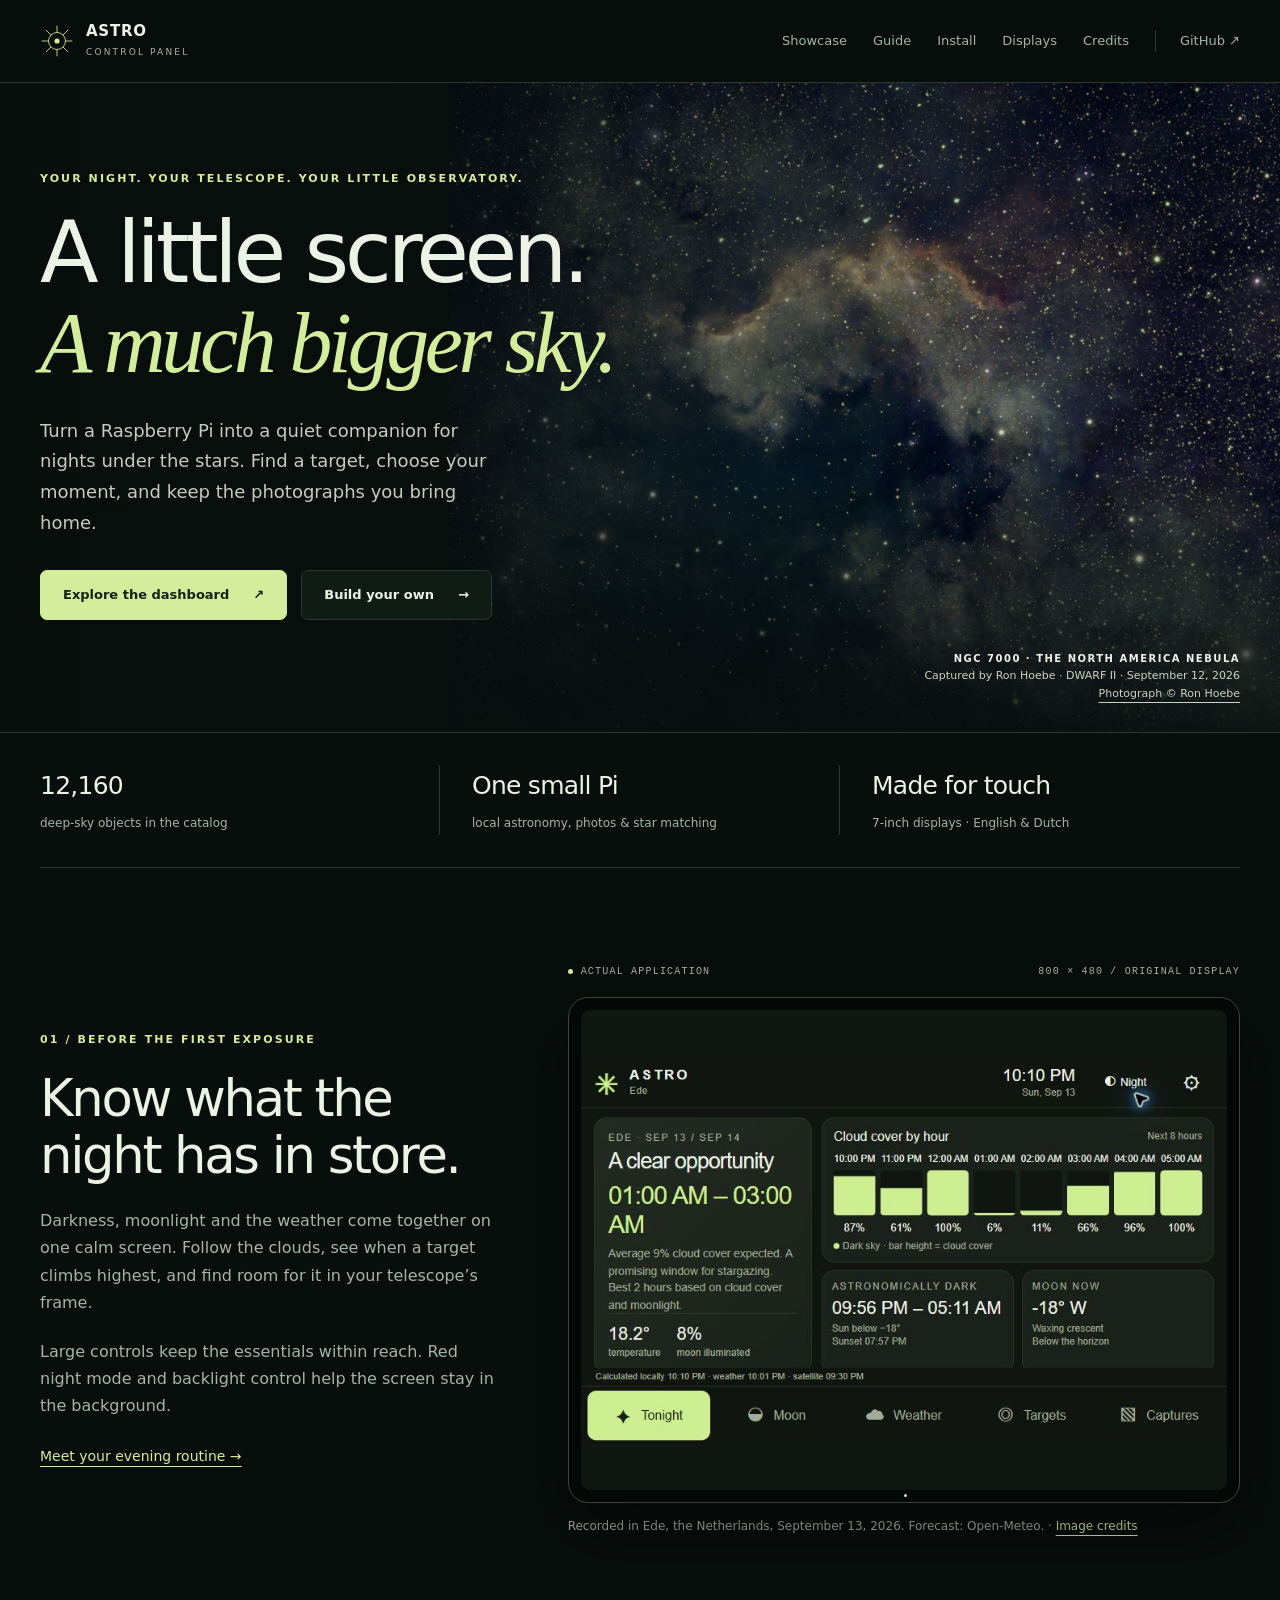
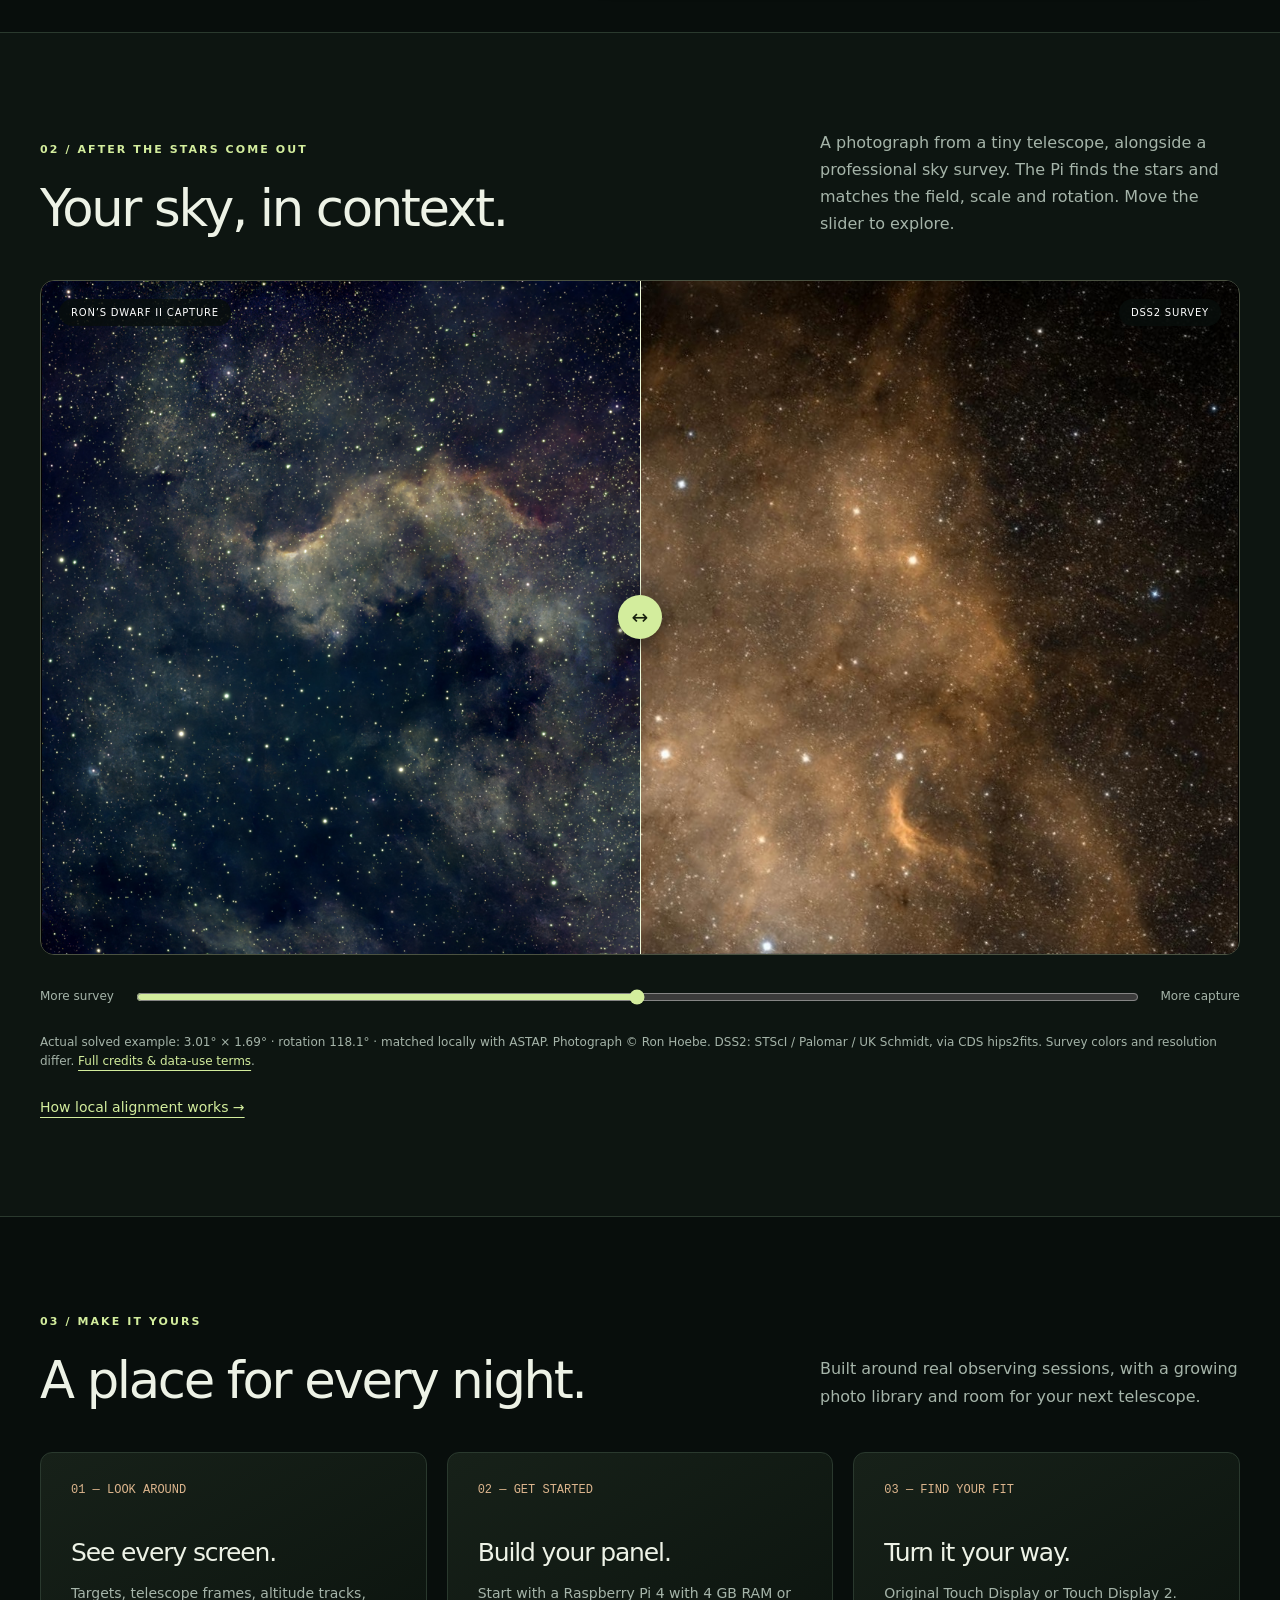
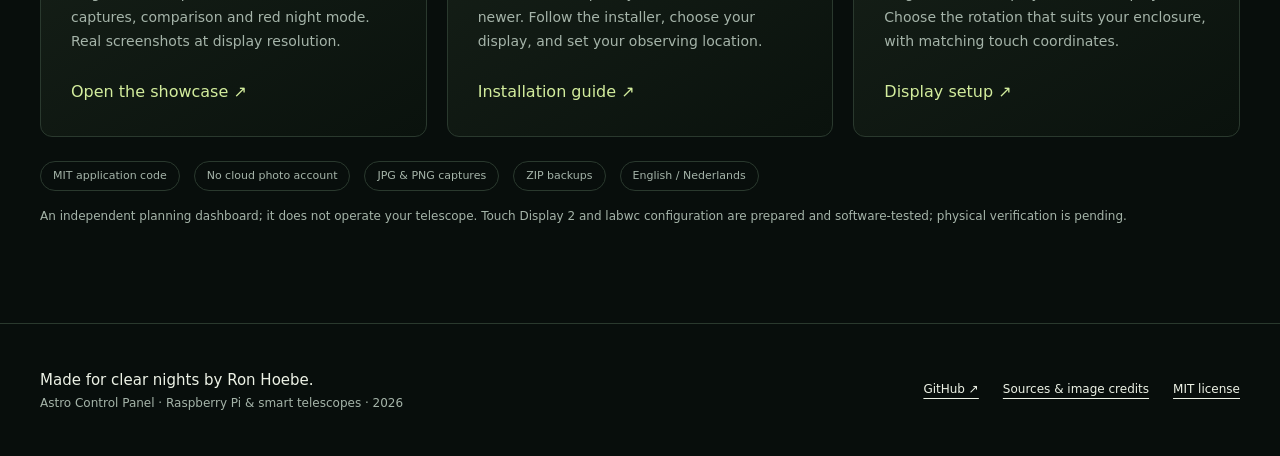
==== doc/index.html @ 7e41d2d1 "Publish touchscreen showcase and English documentation website" ====
<!doctype html>
<html lang="en-US"><head><meta charset="utf-8"><meta name="viewport" content="width=device-width,initial-scale=1"><title>A little screen. A much bigger sky. · Astro Control Panel</title><meta name="description" content="A Raspberry Pi touchscreen companion for smart telescope nights: targets, weather, field of view, local photo comparison and captures."><meta name="theme-color" content="#080e0c"><link rel="canonical" href="https://rahoebe.github.io/RaspAstroDisplay/"><link rel="icon" href="assets/favicon.svg" type="image/svg+xml"><link rel="stylesheet" href="assets/site.css?v=2"><script src="assets/site.js?v=2" defer></script><meta property="og:title" content="A little screen. A much bigger sky. · Astro Control Panel"><meta property="og:description" content="A Raspberry Pi touchscreen companion for smart telescope nights: targets, weather, field of view, local photo comparison and captures."><meta property="og:type" content="website"><meta property="og:image" content="https://rahoebe.github.io/RaspAstroDisplay/assets/north-america.png"><meta property="og:url" content="https://rahoebe.github.io/RaspAstroDisplay/"></head>
<body><a class="skip" href="#main">Skip to content</a><header class="site-head"><div class="wrap head-inner"><a class="brand" href="index.html" aria-label="Astro Control Panel home"><svg viewBox="0 0 40 40" fill="none" aria-hidden="true"><path d="M20 2v36M2 20h36M7 7l26 26M7 33L33 7" stroke="currentColor"/><circle cx="20" cy="20" r="10" fill="#080e0c" stroke="currentColor"/><circle cx="20" cy="20" r="3" fill="currentColor"/></svg><span>ASTRO<small>CONTROL PANEL</small></span></a><button class="menu-toggle" aria-controls="site-nav" aria-expanded="false">Menu</button><nav class="site-nav" id="site-nav" aria-label="Main navigation"><a href="showcase.html">Showcase</a><a href="guide.html">Guide</a><a href="install.html">Install</a><a href="displays.html">Displays</a><a href="sources.html">Credits</a><a class="nav-git" href="https://github.com/RAHoebe/RaspAstroDisplay">GitHub ↗</a></nav></div></header>
<main id="main"><section class="hero"><div class="wrap"><div class="hero-copy"><span class="eyebrow">Your night. Your telescope. Your little observatory.</span><h1>A little screen.<br><em>A much bigger sky.</em></h1><p>Turn a Raspberry Pi into a quiet companion for nights under the stars. Find a target, choose your moment, and keep the photographs you bring home.</p><div class="actions"><a class="button primary" href="showcase.html">Explore the dashboard <span>↗</span></a><a class="button" href="install.html">Build your own <span>→</span></a></div></div></div><div class="hero-credit"><strong>NGC 7000 · The North America Nebula</strong>Captured by Ron Hoebe · DWARF II · September 12, 2026<br><a href="sources.html#photography">Photograph © Ron Hoebe</a></div></section>
<div class="wrap stat-row"><div><strong>12,160</strong><span>deep-sky objects in the catalog</span></div><div><strong>One small Pi</strong><span>local astronomy, photos &amp; star matching</span></div><div><strong>Made for touch</strong><span>7-inch displays · English &amp; Dutch</span></div></div>
<section class="section"><div class="wrap split"><div><span class="eyebrow">01 / Before the first exposure</span><h2>Know what the<br>night has in store.</h2><p>Darkness, moonlight and the weather come together on one calm screen. Follow the clouds, see when a target climbs highest, and find room for it in your telescope’s frame.</p><p>Large controls keep the essentials within reach. Red night mode and backlight control help the screen stay in the background.</p><a class="text-link" href="guide.html#tonight">Meet your evening routine →</a></div><div><div class="label-row"><span class="live-dot">Actual application</span><span>800 × 480 / original display</span></div><figure><div class="device"><img src="screenshots/tonight.png" alt="Tonight dashboard with darkness, weather and Moon information" width="800" height="480" loading="lazy"></div><figcaption>Recorded in Ede, the Netherlands, September 13, 2026. Forecast: Open-Meteo. · <a href="sources.html#screenshots">Image credits</a></figcaption></figure></div></div></section>
<section class="section quiet-section" id="compare"><div class="wrap"><div class="section-head"><div><span class="eyebrow">02 / After the stars come out</span><h2>Your sky, in context.</h2></div><p>A photograph from a tiny telescope, alongside a professional sky survey. The Pi finds the stars and matches the field, scale and rotation. Move the slider to explore.</p></div><figure><div class="compare"><img src="assets/north-america.png" alt="Ron Hoebe’s DWARF II photograph of the North America Nebula" width="1600" height="900" loading="lazy"><img class="reference" src="assets/north-america-dss2.jpg" alt="DSS2 color survey reprojected to the same field and rotation" width="1600" height="900" loading="lazy"><span class="compare-label own">RON’S DWARF II CAPTURE</span><span class="compare-label survey">DSS2 SURVEY</span><span class="compare-line" aria-hidden="true"></span></div><label class="compare-control" for="compare-reveal"><span>More survey</span><input id="compare-reveal" aria-label="Reveal more of the personal capture" type="range" min="0" max="100" value="50"><span>More capture</span></label><figcaption>Actual solved example: 3.01° × 1.69° · rotation 118.1° · matched locally with ASTAP. Photograph © Ron Hoebe. DSS2: STScI / Palomar / UK Schmidt, via CDS hips2fits. Survey colors and resolution differ. <a href="sources.html#surveys">Full credits &amp; data-use terms</a>.</figcaption></figure><a class="text-link" href="guide.html#comparison">How local alignment works →</a></div></section>
<section class="section"><div class="wrap"><div class="section-head"><div><span class="eyebrow">03 / Make it yours</span><h2>A place for every night.</h2></div><p>Built around real observing sessions, with a growing photo library and room for your next telescope.</p></div><div class="grid-three"><a class="feature-card" href="showcase.html"><span class="number">01 — LOOK AROUND</span><h3>See every screen.</h3><p>Targets, telescope frames, altitude tracks, captures, comparison and red night mode. Real screenshots at display resolution.</p><span class="arrow">Open the showcase ↗</span></a><a class="feature-card" href="install.html"><span class="number">02 — GET STARTED</span><h3>Build your panel.</h3><p>Start with a Raspberry Pi 4 with 4 GB RAM or newer. Follow the installer, choose your display, and set your observing location.</p><span class="arrow">Installation guide ↗</span></a><a class="feature-card" href="displays.html"><span class="number">03 — FIND YOUR FIT</span><h3>Turn it your way.</h3><p>Original Touch Display or Touch Display 2. Choose the rotation that suits your enclosure, with matching touch coordinates.</p><span class="arrow">Display setup ↗</span></a></div><div class="mini-strip"><span>MIT application code</span><span>No cloud photo account</span><span>JPG &amp; PNG captures</span><span>ZIP backups</span><span>English / Nederlands</span></div><p class="status-note">An independent planning dashboard; it does not operate your telescope. Touch Display 2 and labwc configuration are prepared and software-tested; physical verification is pending.</p></div></section></main><footer class="site-footer"><div class="wrap footer-row"><div><strong>Made for clear nights by Ron Hoebe.</strong><p>Astro Control Panel · Raspberry Pi &amp; smart telescopes · 2026</p></div><div class="footer-links"><a href="https://github.com/RAHoebe/RaspAstroDisplay">GitHub ↗</a><a href="sources.html">Sources &amp; image credits</a><a href="sources.html#license">MIT license</a></div></div></footer></body></html>
---- doc/assets/site.css ----
@layer reset,base,layout,components;
@layer reset{*{box-sizing:border-box}body,h1,h2,h3,p,figure{margin:0}img{max-width:100%;display:block}button,input{font:inherit}button,a,input{-webkit-tap-highlight-color:transparent}[hidden]{display:none!important}}
@layer base{
:root{color-scheme:dark;--bg:#080e0c;--panel:#111b16;--ink:#edf2e6;--muted:#a5b4a9;--accent:#d3ed9d;--line:#2a392e;--warm:#dcb58d;--max:1200px}
html{scroll-behavior:smooth;scroll-padding-top:100px}body{background:var(--bg);color:var(--ink);font:16px/1.7 'Segoe UI',system-ui,sans-serif}a{color:inherit;text-underline-offset:5px;text-decoration-thickness:1px}a:hover{color:var(--accent)}button{cursor:pointer}button:disabled{cursor:default}::selection{background:var(--accent);color:var(--bg)}:focus-visible{outline:2px solid var(--accent);outline-offset:5px}h1,h2,h3{font-weight:450;line-height:1.13;letter-spacing:-.045em}h1{font-size:clamp(44px,6.7vw,88px)}h2{font-size:clamp(32px,4vw,52px)}h3{font-size:25px}p{color:var(--muted)}p+p{margin-top:18px}strong{color:var(--ink);font-weight:600}small,.fine{font-size:13px;line-height:1.6;color:var(--muted)}code{font:13px/1.75 ui-monospace,Consolas,monospace;color:var(--accent);overflow-wrap:anywhere}p code,li code{background:#17231b;padding:2px 5px;border-radius:4px}pre{white-space:pre-wrap;overflow-wrap:anywhere;tab-size:2}ul,ol{padding-left:22px;color:var(--muted)}li+li{margin-top:8px}hr{border:0;border-top:1px solid var(--line);margin:36px 0}}
@layer layout{
.wrap{width:min(var(--max),calc(100% - 64px));margin:auto}.site-head{position:sticky;top:0;z-index:20;background:#080e0cf2;border-bottom:1px solid var(--line);backdrop-filter:blur(15px)}.head-inner{min-height:82px;display:flex;align-items:center;justify-content:space-between;gap:24px}.brand{display:flex;gap:12px;align-items:center;text-decoration:none;font-size:15px;font-weight:600;letter-spacing:.05em;line-height:1.25}.brand svg{width:34px;height:34px;color:var(--accent);flex-shrink:0}.brand small{display:block;font-size:9px;letter-spacing:.24em;margin-top:4px;font-weight:400}.site-nav{display:flex;align-items:center;gap:26px;font-size:13px}.site-nav a{text-decoration:none;white-space:nowrap;color:var(--muted)}.site-nav a[aria-current=page]{color:var(--accent)}.site-nav .nav-git{border-left:1px solid var(--line);padding-left:24px}.menu-toggle{display:none}.section{padding:96px 0}.section-head{display:flex;justify-content:space-between;align-items:end;gap:32px;margin-bottom:42px}.section-head p{max-width:420px}.eyebrow{color:var(--accent);font-size:11px;letter-spacing:.19em;text-transform:uppercase;font-weight:600;display:block;margin-bottom:20px}.page-intro{padding:78px 0 56px;border-bottom:1px solid var(--line)}.page-intro h1{max-width:900px}.page-intro p{max-width:700px;margin-top:25px;font-size:18px}.split{display:grid;grid-template-columns:1fr 1.45fr;gap:64px;align-items:center}.split p{margin-top:22px}.doc-layout{display:grid;grid-template-columns:220px minmax(0,1fr);gap:72px;align-items:start;padding:60px 0 90px}.doc-toc{position:sticky;top:120px;font-size:13px;display:grid;gap:7px}.doc-toc strong{font-size:10px;letter-spacing:.18em;text-transform:uppercase;margin-bottom:10px}.doc-toc a{color:var(--muted);text-decoration:none;padding:5px 0}.doc-toc a:hover{color:var(--accent)}.prose{max-width:790px;min-width:0}.prose section+section{margin-top:70px;padding-top:60px;border-top:1px solid var(--line)}.prose h2{font-size:34px;margin-bottom:24px}.prose h3{font-size:22px;margin:32px 0 16px}.prose figure{margin:32px 0}.prose p+ul,.prose p+ol{margin-top:16px}.site-footer{border-top:1px solid var(--line);padding:42px 0}.footer-row{display:flex;justify-content:space-between;align-items:center;gap:30px}.footer-row strong{font-weight:500;font-size:15px}.footer-row p{font-size:12px}.footer-links{display:flex;gap:24px;font-size:12px}.skip{position:absolute;top:-70px;left:16px;padding:12px;background:var(--accent);color:var(--bg);z-index:99}.skip:focus{top:10px}
@media(max-width:1000px){.site-nav{gap:15px}.head-inner{gap:15px}.wrap{width:calc(100% - 40px)}.split{gap:32px}.doc-layout{gap:35px;grid-template-columns:170px minmax(0,1fr)}}
@media(max-width:760px){.head-inner{min-height:72px;flex-wrap:wrap;padding:14px 0}.menu-toggle{display:block;border:1px solid var(--line);border-radius:7px;padding:8px 13px;background:transparent;color:var(--ink)}.js .site-nav{display:none}.js .site-nav.open{display:flex}.site-nav{width:100%;flex-wrap:wrap;gap:16px;padding:10px 0}.site-nav .nav-git{padding-left:0;border:0}.section{padding:64px 0}.section-head{display:block}.section-head p{margin-top:20px}.split{grid-template-columns:1fr;gap:32px}.page-intro{padding:50px 0 36px}.page-intro p{font-size:16px}.doc-layout{grid-template-columns:1fr;gap:30px;padding-top:30px}.doc-toc{position:static;display:flex;flex-wrap:wrap;gap:8px 18px}.doc-toc strong{width:100%;margin:0}.doc-toc a{font-size:12px}.footer-row{display:block}.footer-links{margin-top:20px;flex-wrap:wrap}.prose h2{font-size:29px}.prose section+section{margin-top:45px;padding-top:40px}}
}
@layer components{
.button{display:inline-flex;align-items:center;justify-content:center;gap:24px;min-height:50px;padding:12px 22px;border:1px solid var(--line);border-radius:7px;text-decoration:none;font-size:13px;font-weight:600;background:var(--panel);color:var(--ink)}.button.primary{background:var(--accent);border-color:var(--accent);color:#182115}.button:hover{filter:brightness(1.1)}.actions{display:flex;gap:14px;flex-wrap:wrap;margin-top:32px}.text-link{font-size:14px;display:inline-block;margin-top:25px;color:var(--accent)}.hero{position:relative;min-height:650px;isolation:isolate;display:flex;align-items:center;border-bottom:1px solid var(--line);background:#090f0c}.hero:before{content:'';position:absolute;inset:0;z-index:-2;background:url(north-america.png) 66% 46%/cover no-repeat}.hero:after{content:'';position:absolute;inset:0;z-index:-1;background:linear-gradient(90deg,#080e0cf7 0%,#080e0cd9 30%,#080e0c36 72%),linear-gradient(0deg,#080e0cec,transparent 40%)}.hero-copy{padding:70px 0 95px;max-width:690px}.hero h1{line-height:1.04;letter-spacing:-.052em}.hero h1 em{font-family:Georgia,serif;font-weight:400;color:var(--accent);letter-spacing:-.05em}.hero p{font-size:18px;max-width:460px;margin-top:28px;color:#c2cdbf}.hero-credit{position:absolute;right:max(32px,calc((100vw - 1200px)/2));bottom:28px;font-size:11px;line-height:1.7;color:#cad4c4;text-align:right}.hero-credit strong{display:block;font-size:10px;letter-spacing:.15em;text-transform:uppercase}.stat-row{display:grid;grid-template-columns:repeat(3,1fr);padding:32px 0;border-bottom:1px solid var(--line)}.stat-row>div{padding:0 32px;border-right:1px solid var(--line)}.stat-row>div:first-child{padding-left:0}.stat-row>div:last-child{border:0}.stat-row strong{font-size:25px;font-weight:450;display:block;letter-spacing:-.03em}.stat-row span{font-size:12px;color:var(--muted)}.device{background:#030705;border:1px solid #3a4538;border-radius:20px;padding:12px;box-shadow:0 28px 65px #0007;position:relative}.device img{width:100%;aspect-ratio:5/3;border-radius:9px;object-fit:contain;background:#101710}.device:after{content:'';position:absolute;bottom:5px;left:50%;width:3px;height:3px;border-radius:100%;background:var(--accent)}figcaption{font-size:12px;color:var(--muted);line-height:1.6;margin-top:14px}figcaption a{color:var(--accent)}.label-row{display:flex;justify-content:space-between;gap:16px;margin-bottom:18px;font:10px/1.5 ui-monospace,Consolas,monospace;letter-spacing:.12em;text-transform:uppercase;color:var(--muted)}.label-row .live-dot:before{content:'';display:inline-block;width:5px;height:5px;border-radius:50%;background:var(--accent);margin-right:8px}.quiet-section{background:#0d1511;border-top:1px solid var(--line);border-bottom:1px solid var(--line)}.compare{position:relative;aspect-ratio:16/9;border-radius:14px;overflow:hidden;border:1px solid #4b5241;--reveal:50%;background:#000}.compare img{position:absolute;inset:0;width:100%;height:100%;object-fit:contain}.compare .reference{clip-path:inset(0 0 0 var(--reveal))}.compare-line{position:absolute;top:0;bottom:0;left:var(--reveal);width:1px;background:#eff9da;pointer-events:none}.compare-line:after{content:'↔';display:grid;place-items:center;position:absolute;top:50%;transform:translate(-50%,-50%);width:44px;height:44px;border-radius:50%;color:#17200e;background:var(--accent);box-shadow:0 2px 20px #0008;font-size:20px}.compare-label{position:absolute;top:18px;padding:5px 12px;border-radius:30px;background:#080e0ccd;font-size:10px;letter-spacing:.08em;color:white}.compare-label.own{left:18px}.compare-label.survey{right:18px}.compare-control{display:flex;align-items:center;gap:20px;margin-top:20px;font-size:12px;color:var(--muted)}.compare-control input{accent-color:var(--accent);flex:1;min-width:60px;height:40px}.grid-three{display:grid;grid-template-columns:repeat(3,1fr);gap:20px}.feature-card{border:1px solid var(--line);padding:30px;border-radius:12px;background:linear-gradient(150deg,#172119,#0a120d);text-decoration:none}.feature-card .number{font:12px ui-monospace,Consolas,monospace;color:var(--warm);display:block;margin-bottom:42px}.feature-card p{font-size:14px;margin-top:15px}.feature-card .arrow{color:var(--accent);display:block;margin-top:25px}.feature-card:hover{border-color:#526346;transform:translateY(-2px)}.mini-strip{display:flex;gap:14px;flex-wrap:wrap;margin-top:24px}.mini-strip span{font-size:11px;border:1px solid var(--line);border-radius:30px;padding:5px 12px;color:var(--muted)}.gallery-filters{display:flex;flex-wrap:wrap;gap:10px;margin-bottom:32px}.gallery-filters button{border:1px solid var(--line);border-radius:30px;padding:10px 20px;background:transparent;color:var(--muted);font-size:13px}.gallery-filters button[aria-pressed=true]{background:var(--accent);color:var(--bg);border-color:var(--accent)}.gallery{display:grid;grid-template-columns:1fr 1fr;gap:42px 28px}.screen-card .image-button{border:1px solid var(--line);border-radius:12px;background:#111a13;padding:7px;display:block;width:100%;position:relative;overflow:hidden}.screen-card .image-button img{width:100%;aspect-ratio:5/3;border-radius:7px}.image-button:after{content:'↗';position:absolute;right:15px;bottom:15px;background:#071109d9;border:1px solid #647350;border-radius:50%;width:30px;height:30px;line-height:28px;color:var(--accent)}.screen-card h2{font-size:23px;letter-spacing:-.03em;margin-top:20px}.screen-card p{font-size:14px;margin-top:10px}.screen-card .credit{font-size:11px;margin-top:9px;color:var(--muted)}.shot-dialog{max-width:calc(100vw - 28px);width:870px;padding:22px;background:var(--bg);color:var(--ink);border:1px solid var(--line);border-radius:14px}.shot-dialog::backdrop{background:#000d;backdrop-filter:blur(8px)}.dialog-bar{display:flex;justify-content:space-between;gap:20px;align-items:center;margin-bottom:20px}.dialog-bar h2{font-size:24px}.close-button{width:44px;height:44px;flex-shrink:0;border:1px solid var(--line);border-radius:50%;background:transparent;color:var(--ink);font-size:24px}.shot-dialog img{width:800px;max-width:100%;border-radius:8px}.shot-dialog p{font-size:13px;margin-top:16px}.callout{border:1px solid var(--line);border-left:3px solid var(--accent);border-radius:0 9px 9px 0;background:var(--panel);padding:22px 25px;margin:28px 0;font-size:14px}.callout p{color:#c4d1c1}.callout.warm{border-left-color:var(--warm)}.code-block{position:relative;border:1px solid var(--line);border-radius:10px;background:#040a07;margin:22px 0;overflow:hidden}.code-label{display:block;font-size:10px;text-transform:uppercase;letter-spacing:.15em;color:var(--muted);padding:13px 20px;border-bottom:1px solid var(--line)}.code-block pre{padding:20px;margin:0}.copy-code{position:absolute;right:10px;top:7px;background:#17231b;border:1px solid var(--line);border-radius:5px;color:var(--muted);font-size:11px;padding:5px 12px}.table-wrap{overflow-x:auto;margin:24px 0}table{width:100%;border-collapse:collapse;font-size:13px;text-align:left}th{color:var(--accent);font-size:11px;letter-spacing:.04em;font-weight:500;background:#101a13}th,td{padding:15px 14px;border-bottom:1px solid var(--line);vertical-align:top}td{color:var(--muted)}td strong{font-weight:500}.step-label{font:11px ui-monospace,Consolas,monospace;display:block;color:var(--warm);letter-spacing:.1em;margin-bottom:15px}.display-pair{display:grid;grid-template-columns:1fr 1fr;gap:20px;margin:30px 0}.display-card{border:1px solid var(--line);border-radius:12px;padding:22px;text-align:center}.panel-shape{height:100px;width:166px;max-width:100%;margin:12px auto 28px;border:4px solid #46533f;border-radius:9px;display:grid;place-items:center;background:radial-gradient(ellipse at 20% 30%,#4e5430,#152519 55%,#060d08);font:12px ui-monospace,monospace;color:var(--accent)}.display-card p{font-size:12px}.source-entry{padding:26px 0;border-top:1px solid var(--line)}.source-entry h3{margin:0 0 12px}.source-entry p{font-size:14px}.source-links{display:flex;flex-wrap:wrap;gap:8px 20px;margin-top:15px;font-size:12px;color:var(--accent)}.legal-text{font:12px/1.7 ui-monospace,Consolas,monospace;color:var(--muted);white-space:pre-wrap;margin-top:24px}.status-note{font-size:12px;color:var(--muted);margin-top:15px}.end-banner{border:1px solid var(--line);border-radius:15px;padding:45px;display:flex;justify-content:space-between;align-items:center;gap:35px;background:radial-gradient(ellipse at right,#28361b,#111910 70%)}.end-banner h2{font-size:35px}.end-banner p{font-size:14px;margin-top:12px}
@media(max-width:760px){.hero{min-height:680px}.hero-copy{padding:65px 0 110px}.hero:after{background:linear-gradient(90deg,#080e0ce6,#080e0c55),linear-gradient(0deg,#080e0c,transparent 65%)}.hero p{font-size:16px}.hero-credit{right:20px;left:20px;text-align:left;font-size:10px}.stat-row>div{padding:0 12px}.stat-row strong{font-size:19px}.stat-row span{font-size:10px;display:block;line-height:1.6;margin-top:4px}.grid-three,.gallery{grid-template-columns:1fr}.feature-card .number{margin-bottom:22px}.compare-control{gap:10px;font-size:10px}.compare-label{top:10px;font-size:8px;padding:4px 8px}.compare-label.own{left:8px}.compare-label.survey{right:8px}.compare-line:after{width:32px;height:32px;font-size:16px}.end-banner{display:block;padding:30px}.end-banner .button{margin-top:25px}.display-pair{gap:10px}.display-card{padding:15px 10px}.display-card h3{font-size:19px}.device{padding:8px;border-radius:14px}}
@media(prefers-reduced-motion:reduce){html{scroll-behavior:auto}*{transition:none!important}}
}

@layer components{.hero:before{left:35%;background-position:left center;background-size:auto 115%}@media(max-width:760px){.hero:before{left:0;background-position:28% center}}.gallery{margin-top:24px}}
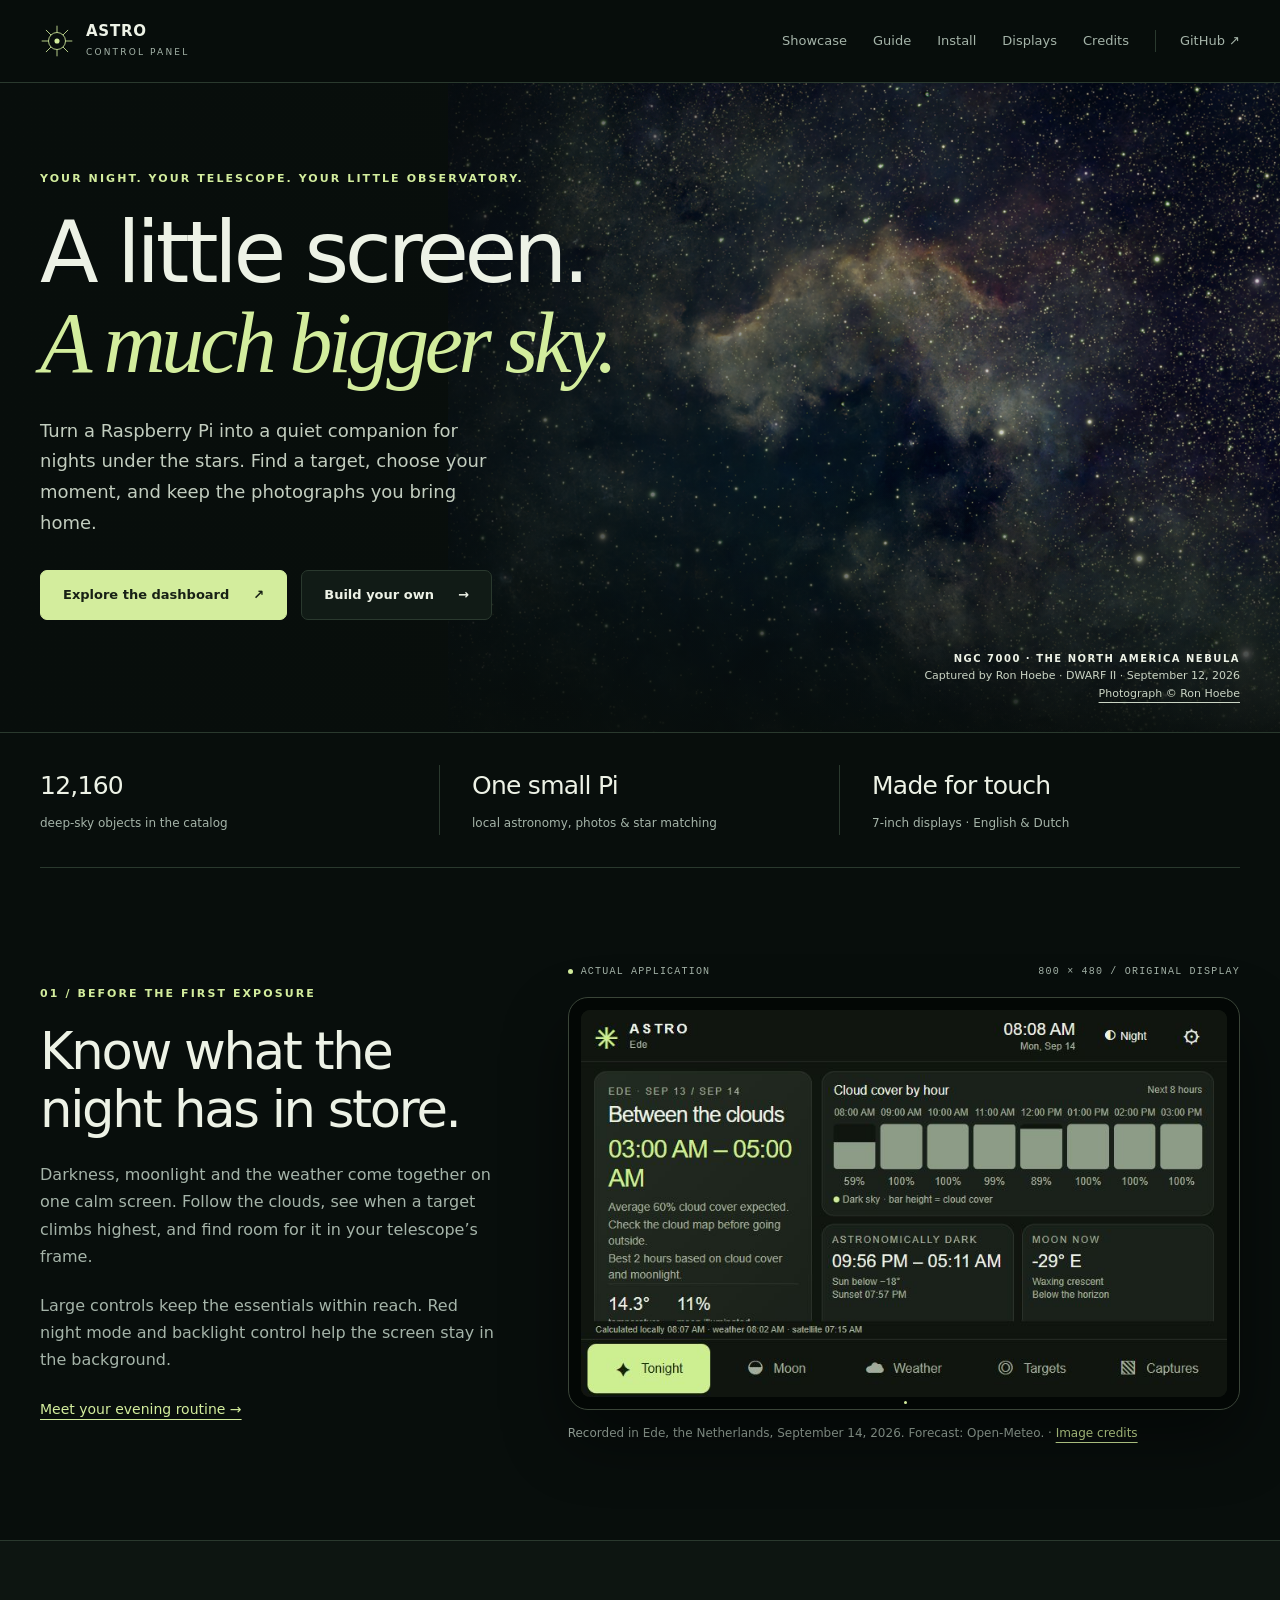
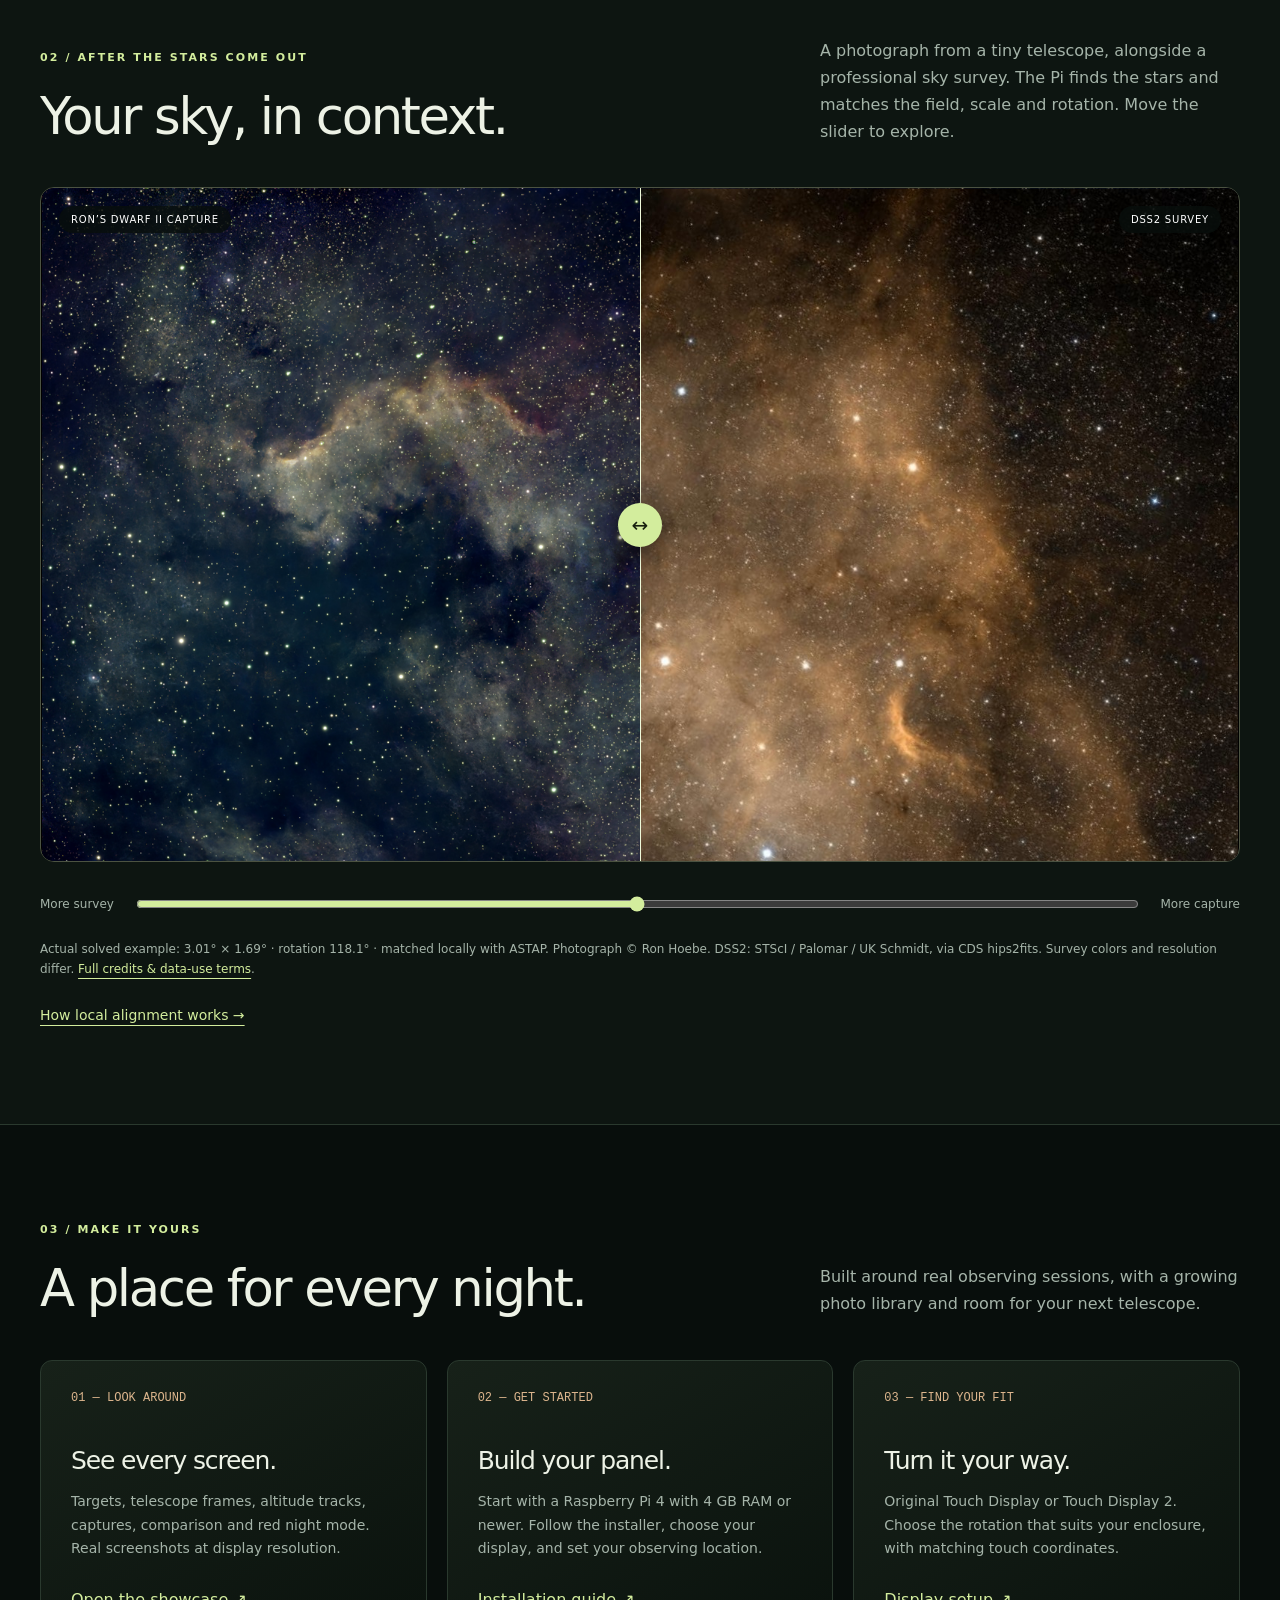
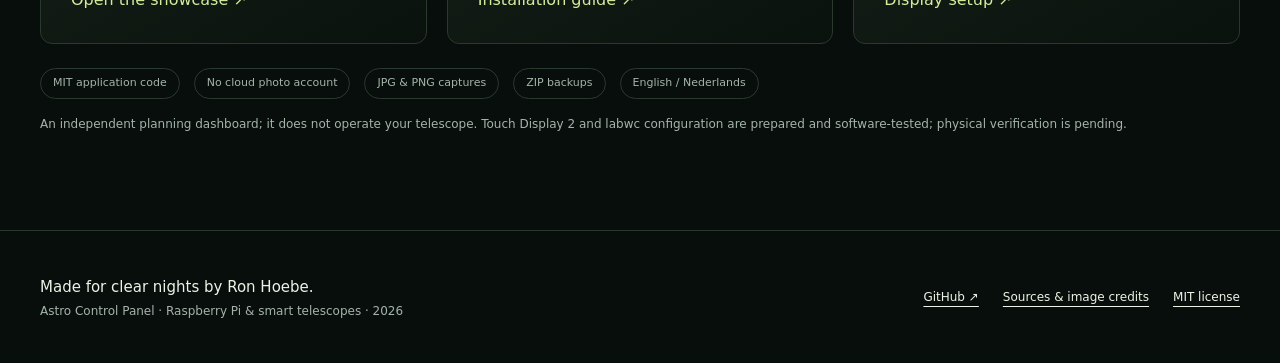
==== commit 7247d175: "Fix responsive screenshot proportions and refresh the complete showcase" ====
--- a/doc/index.html
+++ b/doc/index.html
@@ -1,8 +1,8 @@
 <!doctype html>
-<html lang="en-US"><head><meta charset="utf-8"><meta name="viewport" content="width=device-width,initial-scale=1"><title>A little screen. A much bigger sky. · Astro Control Panel</title><meta name="description" content="A Raspberry Pi touchscreen companion for smart telescope nights: targets, weather, field of view, local photo comparison and captures."><meta name="theme-color" content="#080e0c"><link rel="canonical" href="https://rahoebe.github.io/RaspAstroDisplay/"><link rel="icon" href="assets/favicon.svg" type="image/svg+xml"><link rel="stylesheet" href="assets/site.css?v=2"><script src="assets/site.js?v=2" defer></script><meta property="og:title" content="A little screen. A much bigger sky. · Astro Control Panel"><meta property="og:description" content="A Raspberry Pi touchscreen companion for smart telescope nights: targets, weather, field of view, local photo comparison and captures."><meta property="og:type" content="website"><meta property="og:image" content="https://rahoebe.github.io/RaspAstroDisplay/assets/north-america.png"><meta property="og:url" content="https://rahoebe.github.io/RaspAstroDisplay/"></head>
+<html lang="en-US"><head><meta charset="utf-8"><meta name="viewport" content="width=device-width,initial-scale=1"><title>A little screen. A much bigger sky. · Astro Control Panel</title><meta name="description" content="A Raspberry Pi touchscreen companion for smart telescope nights: targets, weather, field of view, local photo comparison and captures."><meta name="theme-color" content="#080e0c"><link rel="canonical" href="https://rahoebe.github.io/RaspAstroDisplay/"><link rel="icon" href="assets/favicon.svg" type="image/svg+xml"><link rel="stylesheet" href="assets/site.css?v=3"><script src="assets/site.js?v=2" defer></script><meta property="og:title" content="A little screen. A much bigger sky. · Astro Control Panel"><meta property="og:description" content="A Raspberry Pi touchscreen companion for smart telescope nights: targets, weather, field of view, local photo comparison and captures."><meta property="og:type" content="website"><meta property="og:image" content="https://rahoebe.github.io/RaspAstroDisplay/assets/north-america.png"><meta property="og:url" content="https://rahoebe.github.io/RaspAstroDisplay/"></head>
 <body><a class="skip" href="#main">Skip to content</a><header class="site-head"><div class="wrap head-inner"><a class="brand" href="index.html" aria-label="Astro Control Panel home"><svg viewBox="0 0 40 40" fill="none" aria-hidden="true"><path d="M20 2v36M2 20h36M7 7l26 26M7 33L33 7" stroke="currentColor"/><circle cx="20" cy="20" r="10" fill="#080e0c" stroke="currentColor"/><circle cx="20" cy="20" r="3" fill="currentColor"/></svg><span>ASTRO<small>CONTROL PANEL</small></span></a><button class="menu-toggle" aria-controls="site-nav" aria-expanded="false">Menu</button><nav class="site-nav" id="site-nav" aria-label="Main navigation"><a href="showcase.html">Showcase</a><a href="guide.html">Guide</a><a href="install.html">Install</a><a href="displays.html">Displays</a><a href="sources.html">Credits</a><a class="nav-git" href="https://github.com/RAHoebe/RaspAstroDisplay">GitHub ↗</a></nav></div></header>
 <main id="main"><section class="hero"><div class="wrap"><div class="hero-copy"><span class="eyebrow">Your night. Your telescope. Your little observatory.</span><h1>A little screen.<br><em>A much bigger sky.</em></h1><p>Turn a Raspberry Pi into a quiet companion for nights under the stars. Find a target, choose your moment, and keep the photographs you bring home.</p><div class="actions"><a class="button primary" href="showcase.html">Explore the dashboard <span>↗</span></a><a class="button" href="install.html">Build your own <span>→</span></a></div></div></div><div class="hero-credit"><strong>NGC 7000 · The North America Nebula</strong>Captured by Ron Hoebe · DWARF II · September 12, 2026<br><a href="sources.html#photography">Photograph © Ron Hoebe</a></div></section>
 <div class="wrap stat-row"><div><strong>12,160</strong><span>deep-sky objects in the catalog</span></div><div><strong>One small Pi</strong><span>local astronomy, photos &amp; star matching</span></div><div><strong>Made for touch</strong><span>7-inch displays · English &amp; Dutch</span></div></div>
-<section class="section"><div class="wrap split"><div><span class="eyebrow">01 / Before the first exposure</span><h2>Know what the<br>night has in store.</h2><p>Darkness, moonlight and the weather come together on one calm screen. Follow the clouds, see when a target climbs highest, and find room for it in your telescope’s frame.</p><p>Large controls keep the essentials within reach. Red night mode and backlight control help the screen stay in the background.</p><a class="text-link" href="guide.html#tonight">Meet your evening routine →</a></div><div><div class="label-row"><span class="live-dot">Actual application</span><span>800 × 480 / original display</span></div><figure><div class="device"><img src="screenshots/tonight.png" alt="Tonight dashboard with darkness, weather and Moon information" width="800" height="480" loading="lazy"></div><figcaption>Recorded in Ede, the Netherlands, September 13, 2026. Forecast: Open-Meteo. · <a href="sources.html#screenshots">Image credits</a></figcaption></figure></div></div></section>
+<section class="section"><div class="wrap split"><div><span class="eyebrow">01 / Before the first exposure</span><h2>Know what the<br>night has in store.</h2><p>Darkness, moonlight and the weather come together on one calm screen. Follow the clouds, see when a target climbs highest, and find room for it in your telescope’s frame.</p><p>Large controls keep the essentials within reach. Red night mode and backlight control help the screen stay in the background.</p><a class="text-link" href="guide.html#tonight">Meet your evening routine →</a></div><div><div class="label-row"><span class="live-dot">Actual application</span><span>800 × 480 / original display</span></div><figure><div class="device"><img src="screenshots/tonight.png?v=20260914" alt="Tonight dashboard with darkness, weather and Moon information" width="800" height="480" loading="lazy"></div><figcaption>Recorded in Ede, the Netherlands, September 14, 2026. Forecast: Open-Meteo. · <a href="sources.html#screenshots">Image credits</a></figcaption></figure></div></div></section>
 <section class="section quiet-section" id="compare"><div class="wrap"><div class="section-head"><div><span class="eyebrow">02 / After the stars come out</span><h2>Your sky, in context.</h2></div><p>A photograph from a tiny telescope, alongside a professional sky survey. The Pi finds the stars and matches the field, scale and rotation. Move the slider to explore.</p></div><figure><div class="compare"><img src="assets/north-america.png" alt="Ron Hoebe’s DWARF II photograph of the North America Nebula" width="1600" height="900" loading="lazy"><img class="reference" src="assets/north-america-dss2.jpg" alt="DSS2 color survey reprojected to the same field and rotation" width="1600" height="900" loading="lazy"><span class="compare-label own">RON’S DWARF II CAPTURE</span><span class="compare-label survey">DSS2 SURVEY</span><span class="compare-line" aria-hidden="true"></span></div><label class="compare-control" for="compare-reveal"><span>More survey</span><input id="compare-reveal" aria-label="Reveal more of the personal capture" type="range" min="0" max="100" value="50"><span>More capture</span></label><figcaption>Actual solved example: 3.01° × 1.69° · rotation 118.1° · matched locally with ASTAP. Photograph © Ron Hoebe. DSS2: STScI / Palomar / UK Schmidt, via CDS hips2fits. Survey colors and resolution differ. <a href="sources.html#surveys">Full credits &amp; data-use terms</a>.</figcaption></figure><a class="text-link" href="guide.html#comparison">How local alignment works →</a></div></section>
 <section class="section"><div class="wrap"><div class="section-head"><div><span class="eyebrow">03 / Make it yours</span><h2>A place for every night.</h2></div><p>Built around real observing sessions, with a growing photo library and room for your next telescope.</p></div><div class="grid-three"><a class="feature-card" href="showcase.html"><span class="number">01 — LOOK AROUND</span><h3>See every screen.</h3><p>Targets, telescope frames, altitude tracks, captures, comparison and red night mode. Real screenshots at display resolution.</p><span class="arrow">Open the showcase ↗</span></a><a class="feature-card" href="install.html"><span class="number">02 — GET STARTED</span><h3>Build your panel.</h3><p>Start with a Raspberry Pi 4 with 4 GB RAM or newer. Follow the installer, choose your display, and set your observing location.</p><span class="arrow">Installation guide ↗</span></a><a class="feature-card" href="displays.html"><span class="number">03 — FIND YOUR FIT</span><h3>Turn it your way.</h3><p>Original Touch Display or Touch Display 2. Choose the rotation that suits your enclosure, with matching touch coordinates.</p><span class="arrow">Display setup ↗</span></a></div><div class="mini-strip"><span>MIT application code</span><span>No cloud photo account</span><span>JPG &amp; PNG captures</span><span>ZIP backups</span><span>English / Nederlands</span></div><p class="status-note">An independent planning dashboard; it does not operate your telescope. Touch Display 2 and labwc configuration are prepared and software-tested; physical verification is pending.</p></div></section></main><footer class="site-footer"><div class="wrap footer-row"><div><strong>Made for clear nights by Ron Hoebe.</strong><p>Astro Control Panel · Raspberry Pi &amp; smart telescopes · 2026</p></div><div class="footer-links"><a href="https://github.com/RAHoebe/RaspAstroDisplay">GitHub ↗</a><a href="sources.html">Sources &amp; image credits</a><a href="sources.html#license">MIT license</a></div></div></footer></body></html>
--- a/doc/assets/site.css
+++ b/doc/assets/site.css
@@ -1,5 +1,5 @@
 @layer reset,base,layout,components;
-@layer reset{*{box-sizing:border-box}body,h1,h2,h3,p,figure{margin:0}img{max-width:100%;display:block}button,input{font:inherit}button,a,input{-webkit-tap-highlight-color:transparent}[hidden]{display:none!important}}
+@layer reset{*{box-sizing:border-box}body,h1,h2,h3,p,figure{margin:0}img{max-width:100%;height:auto;display:block}button,input{font:inherit}button,a,input{-webkit-tap-highlight-color:transparent}[hidden]{display:none!important}}
 @layer base{
 :root{color-scheme:dark;--bg:#080e0c;--panel:#111b16;--ink:#edf2e6;--muted:#a5b4a9;--accent:#d3ed9d;--line:#2a392e;--warm:#dcb58d;--max:1200px}
 html{scroll-behavior:smooth;scroll-padding-top:100px}body{background:var(--bg);color:var(--ink);font:16px/1.7 'Segoe UI',system-ui,sans-serif}a{color:inherit;text-underline-offset:5px;text-decoration-thickness:1px}a:hover{color:var(--accent)}button{cursor:pointer}button:disabled{cursor:default}::selection{background:var(--accent);color:var(--bg)}:focus-visible{outline:2px solid var(--accent);outline-offset:5px}h1,h2,h3{font-weight:450;line-height:1.13;letter-spacing:-.045em}h1{font-size:clamp(44px,6.7vw,88px)}h2{font-size:clamp(32px,4vw,52px)}h3{font-size:25px}p{color:var(--muted)}p+p{margin-top:18px}strong{color:var(--ink);font-weight:600}small,.fine{font-size:13px;line-height:1.6;color:var(--muted)}code{font:13px/1.75 ui-monospace,Consolas,monospace;color:var(--accent);overflow-wrap:anywhere}p code,li code{background:#17231b;padding:2px 5px;border-radius:4px}pre{white-space:pre-wrap;overflow-wrap:anywhere;tab-size:2}ul,ol{padding-left:22px;color:var(--muted)}li+li{margin-top:8px}hr{border:0;border-top:1px solid var(--line);margin:36px 0}}
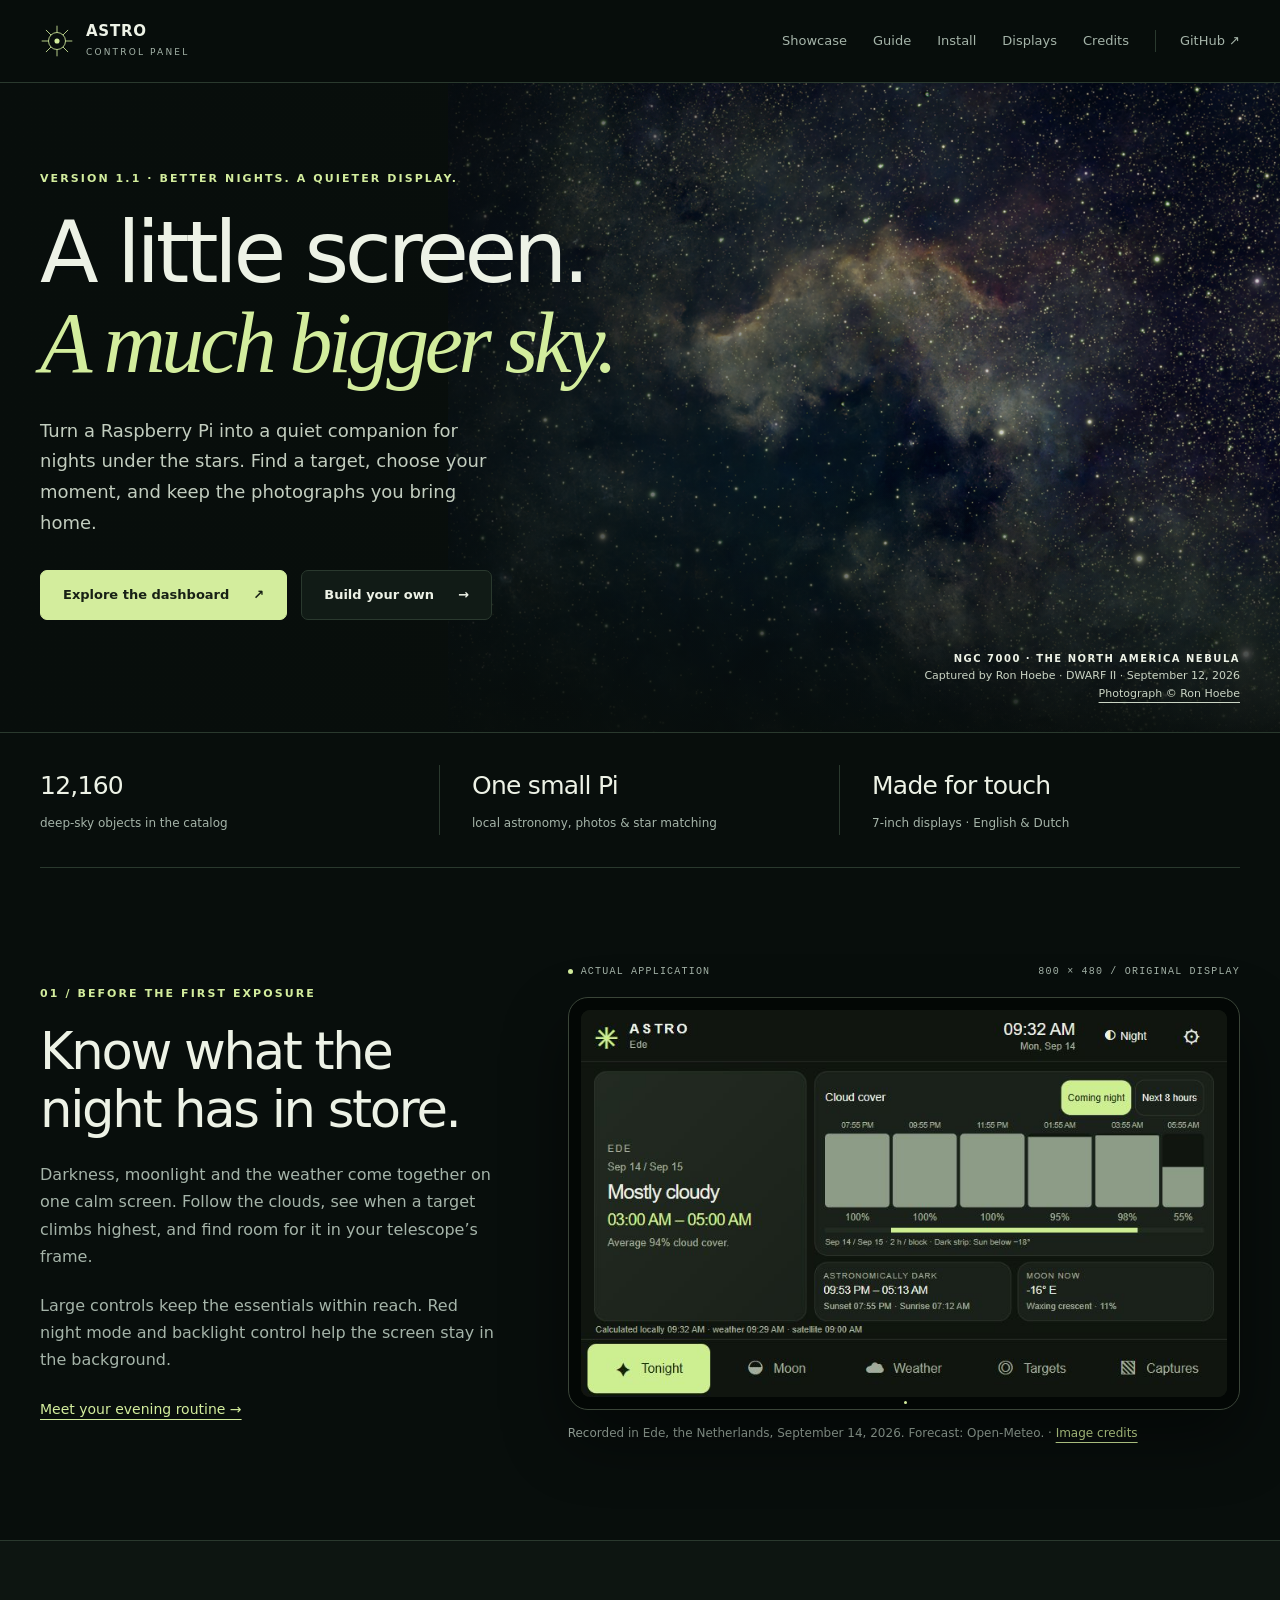
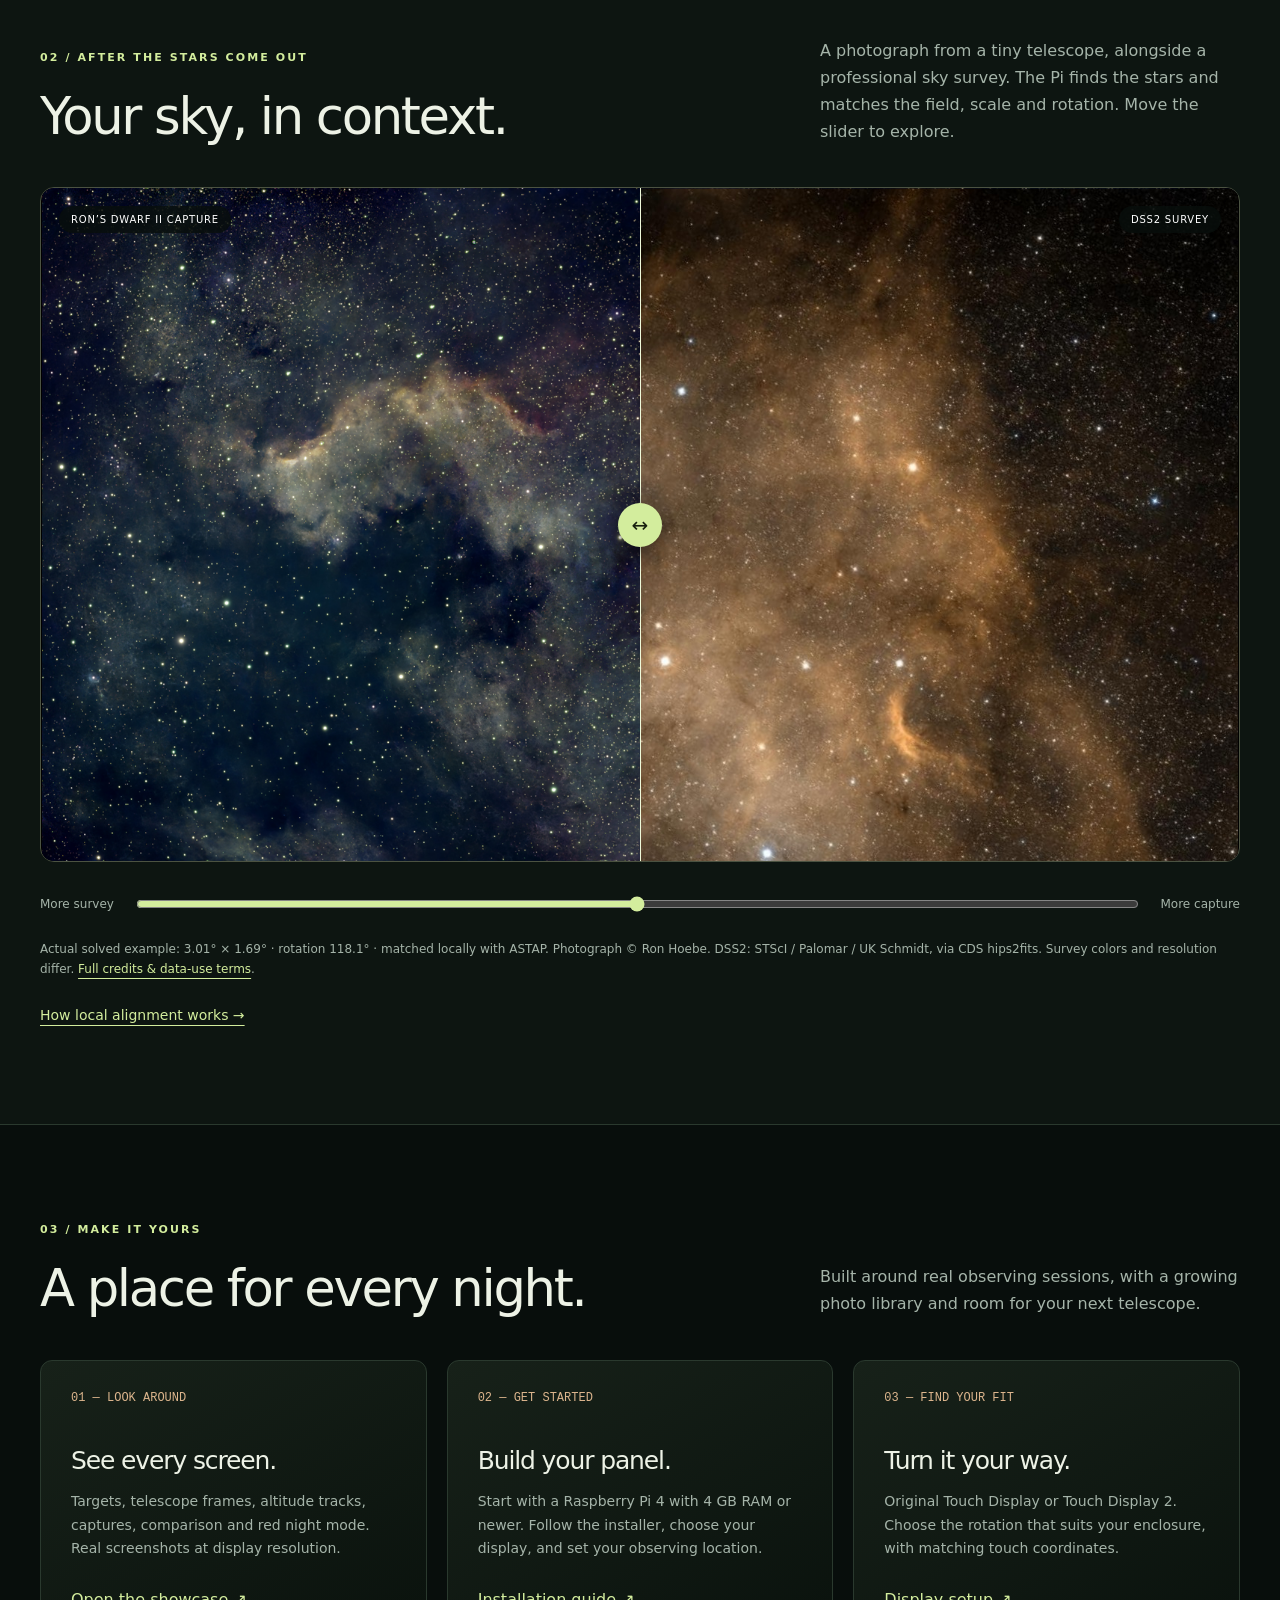
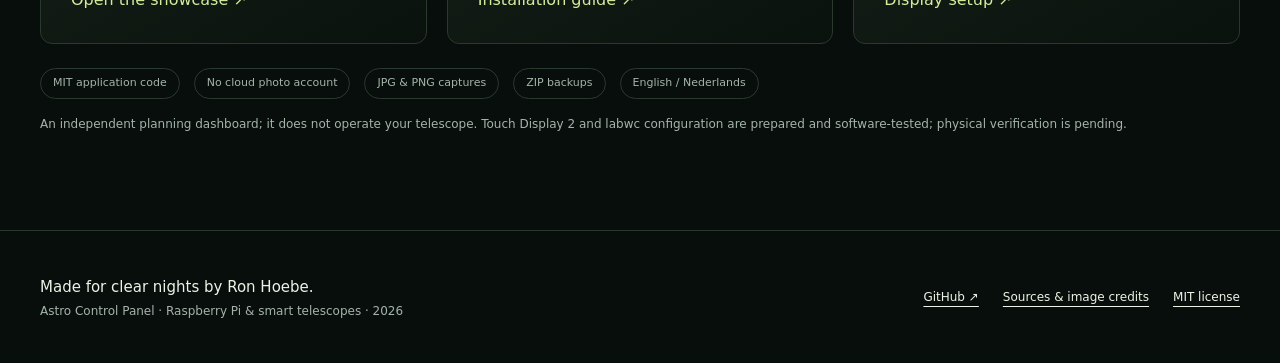
==== commit 9f571a26: "Release 1.1: shared night planning and automatic kiosk dimming" ====
--- a/doc/index.html
+++ b/doc/index.html
@@ -1,8 +1,8 @@
 <!doctype html>
 <html lang="en-US"><head><meta charset="utf-8"><meta name="viewport" content="width=device-width,initial-scale=1"><title>A little screen. A much bigger sky. · Astro Control Panel</title><meta name="description" content="A Raspberry Pi touchscreen companion for smart telescope nights: targets, weather, field of view, local photo comparison and captures."><meta name="theme-color" content="#080e0c"><link rel="canonical" href="https://rahoebe.github.io/RaspAstroDisplay/"><link rel="icon" href="assets/favicon.svg" type="image/svg+xml"><link rel="stylesheet" href="assets/site.css?v=3"><script src="assets/site.js?v=2" defer></script><meta property="og:title" content="A little screen. A much bigger sky. · Astro Control Panel"><meta property="og:description" content="A Raspberry Pi touchscreen companion for smart telescope nights: targets, weather, field of view, local photo comparison and captures."><meta property="og:type" content="website"><meta property="og:image" content="https://rahoebe.github.io/RaspAstroDisplay/assets/north-america.png"><meta property="og:url" content="https://rahoebe.github.io/RaspAstroDisplay/"></head>
 <body><a class="skip" href="#main">Skip to content</a><header class="site-head"><div class="wrap head-inner"><a class="brand" href="index.html" aria-label="Astro Control Panel home"><svg viewBox="0 0 40 40" fill="none" aria-hidden="true"><path d="M20 2v36M2 20h36M7 7l26 26M7 33L33 7" stroke="currentColor"/><circle cx="20" cy="20" r="10" fill="#080e0c" stroke="currentColor"/><circle cx="20" cy="20" r="3" fill="currentColor"/></svg><span>ASTRO<small>CONTROL PANEL</small></span></a><button class="menu-toggle" aria-controls="site-nav" aria-expanded="false">Menu</button><nav class="site-nav" id="site-nav" aria-label="Main navigation"><a href="showcase.html">Showcase</a><a href="guide.html">Guide</a><a href="install.html">Install</a><a href="displays.html">Displays</a><a href="sources.html">Credits</a><a class="nav-git" href="https://github.com/RAHoebe/RaspAstroDisplay">GitHub ↗</a></nav></div></header>
-<main id="main"><section class="hero"><div class="wrap"><div class="hero-copy"><span class="eyebrow">Your night. Your telescope. Your little observatory.</span><h1>A little screen.<br><em>A much bigger sky.</em></h1><p>Turn a Raspberry Pi into a quiet companion for nights under the stars. Find a target, choose your moment, and keep the photographs you bring home.</p><div class="actions"><a class="button primary" href="showcase.html">Explore the dashboard <span>↗</span></a><a class="button" href="install.html">Build your own <span>→</span></a></div></div></div><div class="hero-credit"><strong>NGC 7000 · The North America Nebula</strong>Captured by Ron Hoebe · DWARF II · September 12, 2026<br><a href="sources.html#photography">Photograph © Ron Hoebe</a></div></section>
+<main id="main"><section class="hero"><div class="wrap"><div class="hero-copy"><span class="eyebrow">Version 1.1 · Better nights. A quieter display.</span><h1>A little screen.<br><em>A much bigger sky.</em></h1><p>Turn a Raspberry Pi into a quiet companion for nights under the stars. Find a target, choose your moment, and keep the photographs you bring home.</p><div class="actions"><a class="button primary" href="showcase.html">Explore the dashboard <span>↗</span></a><a class="button" href="install.html">Build your own <span>→</span></a></div></div></div><div class="hero-credit"><strong>NGC 7000 · The North America Nebula</strong>Captured by Ron Hoebe · DWARF II · September 12, 2026<br><a href="sources.html#photography">Photograph © Ron Hoebe</a></div></section>
 <div class="wrap stat-row"><div><strong>12,160</strong><span>deep-sky objects in the catalog</span></div><div><strong>One small Pi</strong><span>local astronomy, photos &amp; star matching</span></div><div><strong>Made for touch</strong><span>7-inch displays · English &amp; Dutch</span></div></div>
-<section class="section"><div class="wrap split"><div><span class="eyebrow">01 / Before the first exposure</span><h2>Know what the<br>night has in store.</h2><p>Darkness, moonlight and the weather come together on one calm screen. Follow the clouds, see when a target climbs highest, and find room for it in your telescope’s frame.</p><p>Large controls keep the essentials within reach. Red night mode and backlight control help the screen stay in the background.</p><a class="text-link" href="guide.html#tonight">Meet your evening routine →</a></div><div><div class="label-row"><span class="live-dot">Actual application</span><span>800 × 480 / original display</span></div><figure><div class="device"><img src="screenshots/tonight.png?v=20260914" alt="Tonight dashboard with darkness, weather and Moon information" width="800" height="480" loading="lazy"></div><figcaption>Recorded in Ede, the Netherlands, September 14, 2026. Forecast: Open-Meteo. · <a href="sources.html#screenshots">Image credits</a></figcaption></figure></div></div></section>
+<section class="section"><div class="wrap split"><div><span class="eyebrow">01 / Before the first exposure</span><h2>Know what the<br>night has in store.</h2><p>Darkness, moonlight and the weather come together on one calm screen. Follow the clouds, see when a target climbs highest, and find room for it in your telescope’s frame.</p><p>Large controls keep the essentials within reach. Red night mode and backlight control help the screen stay in the background.</p><a class="text-link" href="guide.html#tonight">Meet your evening routine →</a></div><div><div class="label-row"><span class="live-dot">Actual application</span><span>800 × 480 / original display</span></div><figure><div class="device"><img src="screenshots/tonight.png?v=20260914-11" alt="Tonight dashboard with darkness, weather and Moon information" width="800" height="480" loading="lazy"></div><figcaption>Recorded in Ede, the Netherlands, September 14, 2026. Forecast: Open-Meteo. · <a href="sources.html#screenshots">Image credits</a></figcaption></figure></div></div></section>
 <section class="section quiet-section" id="compare"><div class="wrap"><div class="section-head"><div><span class="eyebrow">02 / After the stars come out</span><h2>Your sky, in context.</h2></div><p>A photograph from a tiny telescope, alongside a professional sky survey. The Pi finds the stars and matches the field, scale and rotation. Move the slider to explore.</p></div><figure><div class="compare"><img src="assets/north-america.png" alt="Ron Hoebe’s DWARF II photograph of the North America Nebula" width="1600" height="900" loading="lazy"><img class="reference" src="assets/north-america-dss2.jpg" alt="DSS2 color survey reprojected to the same field and rotation" width="1600" height="900" loading="lazy"><span class="compare-label own">RON’S DWARF II CAPTURE</span><span class="compare-label survey">DSS2 SURVEY</span><span class="compare-line" aria-hidden="true"></span></div><label class="compare-control" for="compare-reveal"><span>More survey</span><input id="compare-reveal" aria-label="Reveal more of the personal capture" type="range" min="0" max="100" value="50"><span>More capture</span></label><figcaption>Actual solved example: 3.01° × 1.69° · rotation 118.1° · matched locally with ASTAP. Photograph © Ron Hoebe. DSS2: STScI / Palomar / UK Schmidt, via CDS hips2fits. Survey colors and resolution differ. <a href="sources.html#surveys">Full credits &amp; data-use terms</a>.</figcaption></figure><a class="text-link" href="guide.html#comparison">How local alignment works →</a></div></section>
 <section class="section"><div class="wrap"><div class="section-head"><div><span class="eyebrow">03 / Make it yours</span><h2>A place for every night.</h2></div><p>Built around real observing sessions, with a growing photo library and room for your next telescope.</p></div><div class="grid-three"><a class="feature-card" href="showcase.html"><span class="number">01 — LOOK AROUND</span><h3>See every screen.</h3><p>Targets, telescope frames, altitude tracks, captures, comparison and red night mode. Real screenshots at display resolution.</p><span class="arrow">Open the showcase ↗</span></a><a class="feature-card" href="install.html"><span class="number">02 — GET STARTED</span><h3>Build your panel.</h3><p>Start with a Raspberry Pi 4 with 4 GB RAM or newer. Follow the installer, choose your display, and set your observing location.</p><span class="arrow">Installation guide ↗</span></a><a class="feature-card" href="displays.html"><span class="number">03 — FIND YOUR FIT</span><h3>Turn it your way.</h3><p>Original Touch Display or Touch Display 2. Choose the rotation that suits your enclosure, with matching touch coordinates.</p><span class="arrow">Display setup ↗</span></a></div><div class="mini-strip"><span>MIT application code</span><span>No cloud photo account</span><span>JPG &amp; PNG captures</span><span>ZIP backups</span><span>English / Nederlands</span></div><p class="status-note">An independent planning dashboard; it does not operate your telescope. Touch Display 2 and labwc configuration are prepared and software-tested; physical verification is pending.</p></div></section></main><footer class="site-footer"><div class="wrap footer-row"><div><strong>Made for clear nights by Ron Hoebe.</strong><p>Astro Control Panel · Raspberry Pi &amp; smart telescopes · 2026</p></div><div class="footer-links"><a href="https://github.com/RAHoebe/RaspAstroDisplay">GitHub ↗</a><a href="sources.html">Sources &amp; image credits</a><a href="sources.html#license">MIT license</a></div></div></footer></body></html>
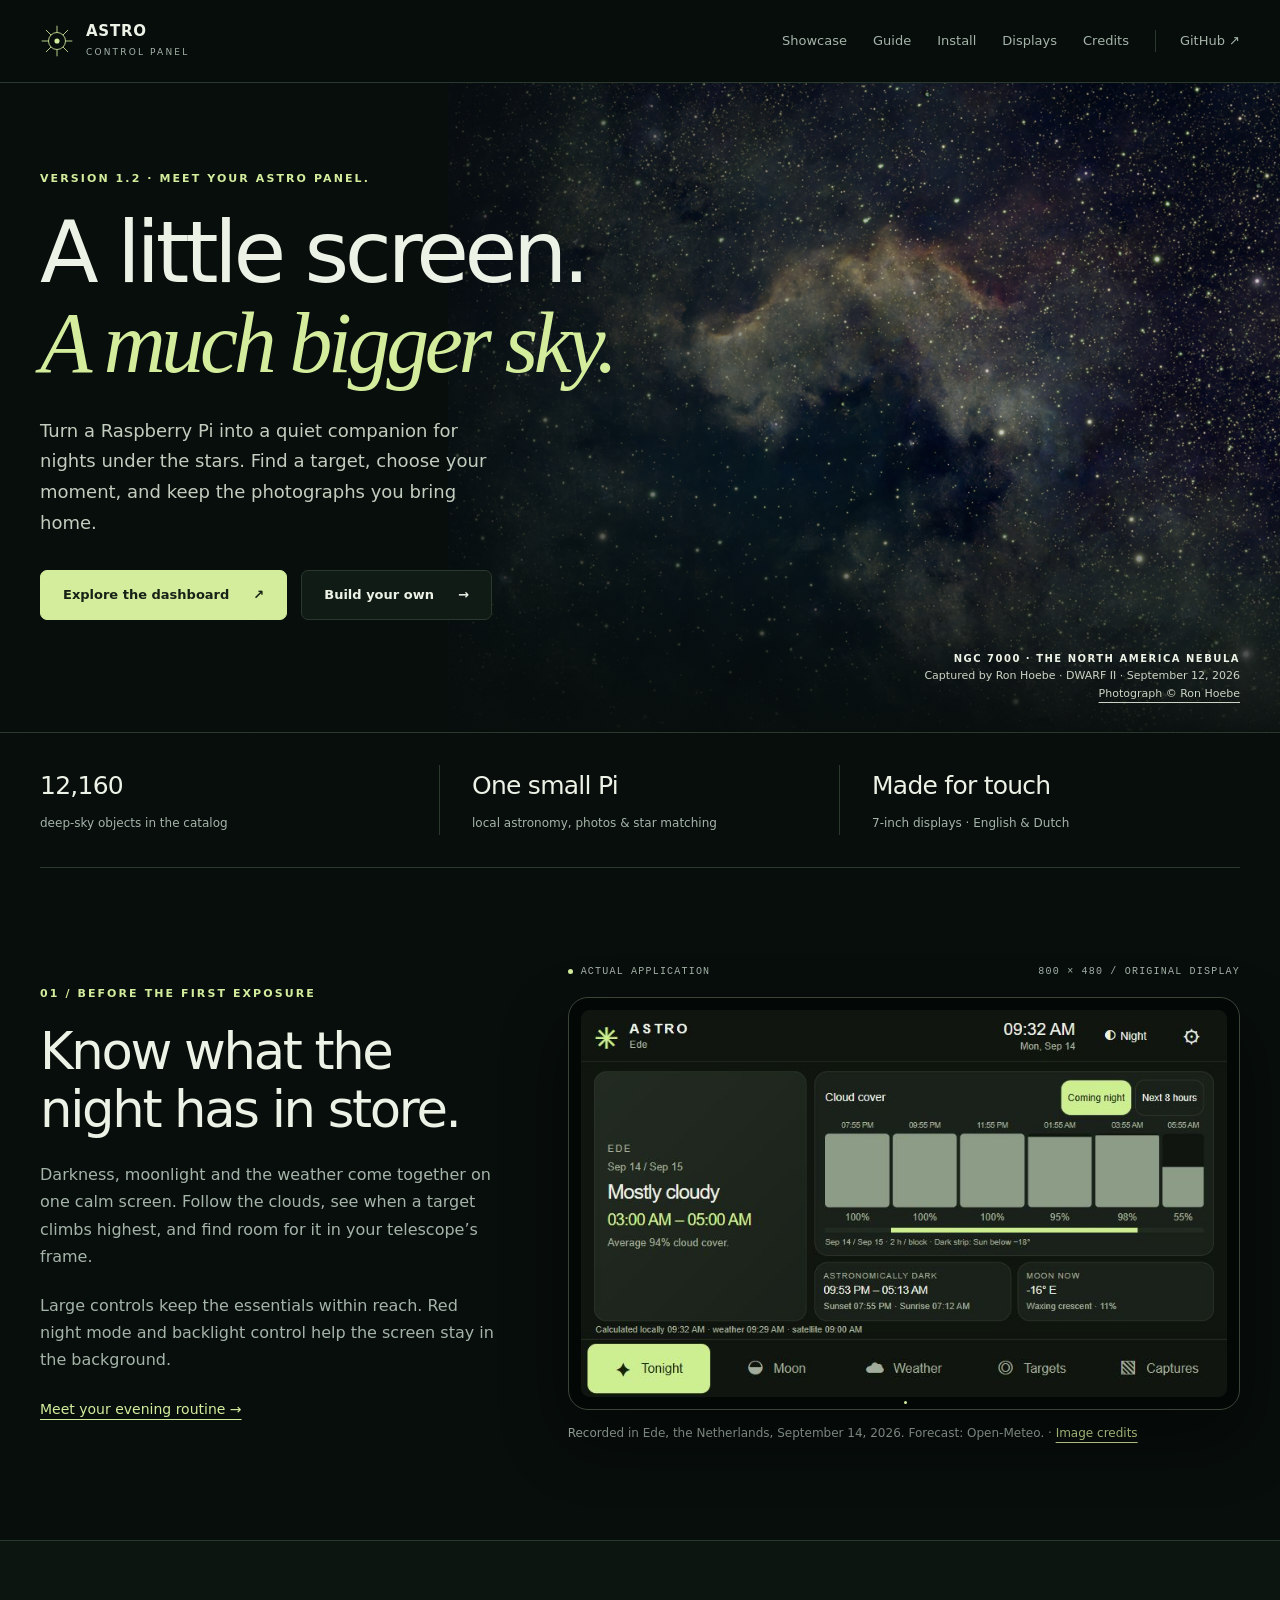
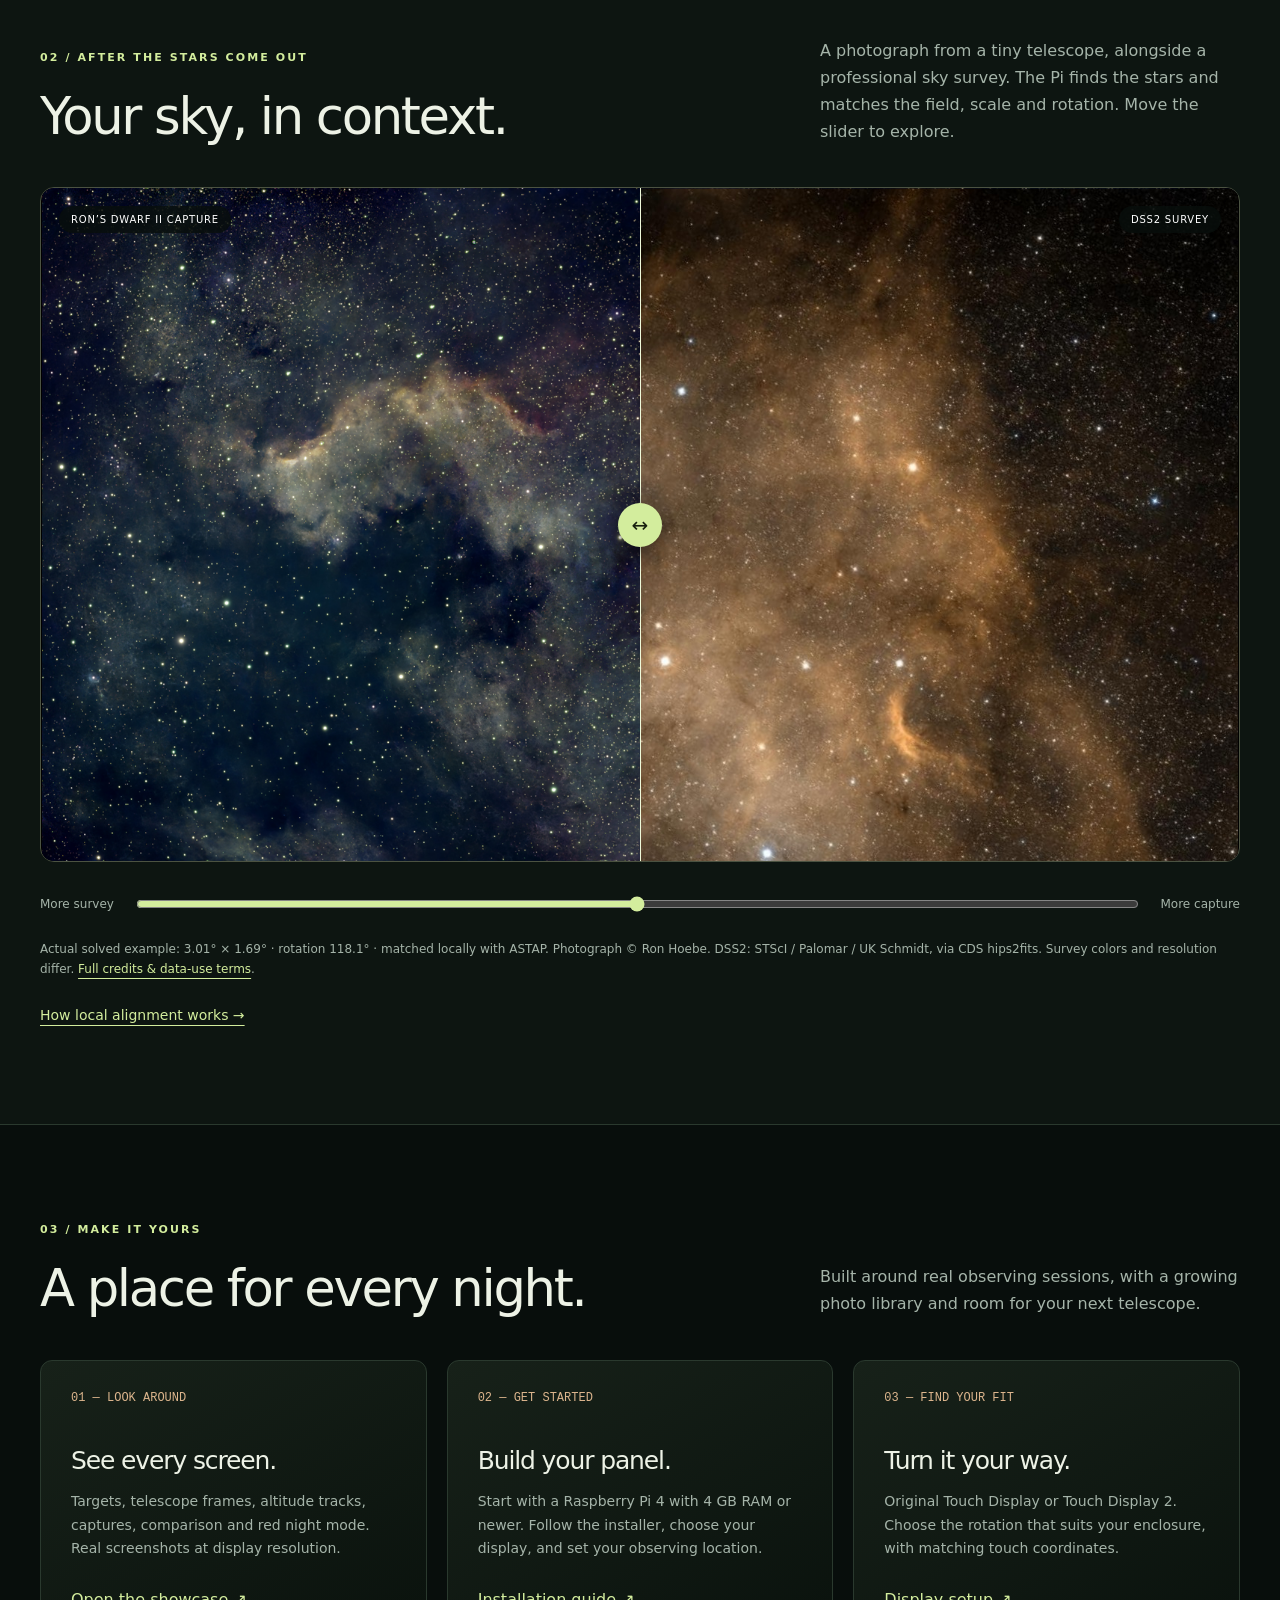
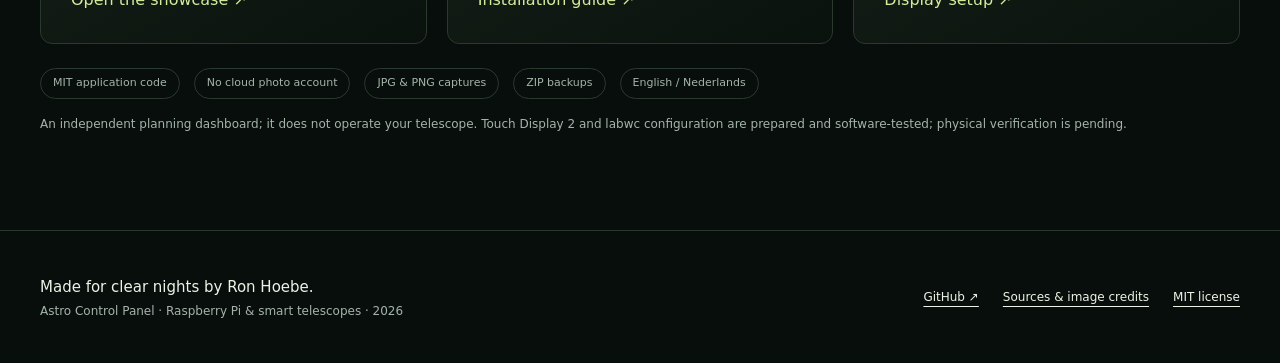
==== commit 4405dab7: "Add About dialog with version and credits for v1.2" ====
--- a/doc/index.html
+++ b/doc/index.html
@@ -1,8 +1,8 @@
 <!doctype html>
 <html lang="en-US"><head><meta charset="utf-8"><meta name="viewport" content="width=device-width,initial-scale=1"><title>A little screen. A much bigger sky. · Astro Control Panel</title><meta name="description" content="A Raspberry Pi touchscreen companion for smart telescope nights: targets, weather, field of view, local photo comparison and captures."><meta name="theme-color" content="#080e0c"><link rel="canonical" href="https://rahoebe.github.io/RaspAstroDisplay/"><link rel="icon" href="assets/favicon.svg" type="image/svg+xml"><link rel="stylesheet" href="assets/site.css?v=3"><script src="assets/site.js?v=2" defer></script><meta property="og:title" content="A little screen. A much bigger sky. · Astro Control Panel"><meta property="og:description" content="A Raspberry Pi touchscreen companion for smart telescope nights: targets, weather, field of view, local photo comparison and captures."><meta property="og:type" content="website"><meta property="og:image" content="https://rahoebe.github.io/RaspAstroDisplay/assets/north-america.png"><meta property="og:url" content="https://rahoebe.github.io/RaspAstroDisplay/"></head>
 <body><a class="skip" href="#main">Skip to content</a><header class="site-head"><div class="wrap head-inner"><a class="brand" href="index.html" aria-label="Astro Control Panel home"><svg viewBox="0 0 40 40" fill="none" aria-hidden="true"><path d="M20 2v36M2 20h36M7 7l26 26M7 33L33 7" stroke="currentColor"/><circle cx="20" cy="20" r="10" fill="#080e0c" stroke="currentColor"/><circle cx="20" cy="20" r="3" fill="currentColor"/></svg><span>ASTRO<small>CONTROL PANEL</small></span></a><button class="menu-toggle" aria-controls="site-nav" aria-expanded="false">Menu</button><nav class="site-nav" id="site-nav" aria-label="Main navigation"><a href="showcase.html">Showcase</a><a href="guide.html">Guide</a><a href="install.html">Install</a><a href="displays.html">Displays</a><a href="sources.html">Credits</a><a class="nav-git" href="https://github.com/RAHoebe/RaspAstroDisplay">GitHub ↗</a></nav></div></header>
-<main id="main"><section class="hero"><div class="wrap"><div class="hero-copy"><span class="eyebrow">Version 1.1 · Better nights. A quieter display.</span><h1>A little screen.<br><em>A much bigger sky.</em></h1><p>Turn a Raspberry Pi into a quiet companion for nights under the stars. Find a target, choose your moment, and keep the photographs you bring home.</p><div class="actions"><a class="button primary" href="showcase.html">Explore the dashboard <span>↗</span></a><a class="button" href="install.html">Build your own <span>→</span></a></div></div></div><div class="hero-credit"><strong>NGC 7000 · The North America Nebula</strong>Captured by Ron Hoebe · DWARF II · September 12, 2026<br><a href="sources.html#photography">Photograph © Ron Hoebe</a></div></section>
+<main id="main"><section class="hero"><div class="wrap"><div class="hero-copy"><span class="eyebrow">Version 1.2 · Meet your Astro panel.</span><h1>A little screen.<br><em>A much bigger sky.</em></h1><p>Turn a Raspberry Pi into a quiet companion for nights under the stars. Find a target, choose your moment, and keep the photographs you bring home.</p><div class="actions"><a class="button primary" href="showcase.html">Explore the dashboard <span>↗</span></a><a class="button" href="install.html">Build your own <span>→</span></a></div></div></div><div class="hero-credit"><strong>NGC 7000 · The North America Nebula</strong>Captured by Ron Hoebe · DWARF II · September 12, 2026<br><a href="sources.html#photography">Photograph © Ron Hoebe</a></div></section>
 <div class="wrap stat-row"><div><strong>12,160</strong><span>deep-sky objects in the catalog</span></div><div><strong>One small Pi</strong><span>local astronomy, photos &amp; star matching</span></div><div><strong>Made for touch</strong><span>7-inch displays · English &amp; Dutch</span></div></div>
-<section class="section"><div class="wrap split"><div><span class="eyebrow">01 / Before the first exposure</span><h2>Know what the<br>night has in store.</h2><p>Darkness, moonlight and the weather come together on one calm screen. Follow the clouds, see when a target climbs highest, and find room for it in your telescope’s frame.</p><p>Large controls keep the essentials within reach. Red night mode and backlight control help the screen stay in the background.</p><a class="text-link" href="guide.html#tonight">Meet your evening routine →</a></div><div><div class="label-row"><span class="live-dot">Actual application</span><span>800 × 480 / original display</span></div><figure><div class="device"><img src="screenshots/tonight.png?v=20260914-11" alt="Tonight dashboard with darkness, weather and Moon information" width="800" height="480" loading="lazy"></div><figcaption>Recorded in Ede, the Netherlands, September 14, 2026. Forecast: Open-Meteo. · <a href="sources.html#screenshots">Image credits</a></figcaption></figure></div></div></section>
+<section class="section"><div class="wrap split"><div><span class="eyebrow">01 / Before the first exposure</span><h2>Know what the<br>night has in store.</h2><p>Darkness, moonlight and the weather come together on one calm screen. Follow the clouds, see when a target climbs highest, and find room for it in your telescope’s frame.</p><p>Large controls keep the essentials within reach. Red night mode and backlight control help the screen stay in the background.</p><a class="text-link" href="guide.html#tonight">Meet your evening routine →</a></div><div><div class="label-row"><span class="live-dot">Actual application</span><span>800 × 480 / original display</span></div><figure><div class="device"><img src="screenshots/tonight.png?v=20260914-12" alt="Tonight dashboard with darkness, weather and Moon information" width="800" height="480" loading="lazy"></div><figcaption>Recorded in Ede, the Netherlands, September 14, 2026. Forecast: Open-Meteo. · <a href="sources.html#screenshots">Image credits</a></figcaption></figure></div></div></section>
 <section class="section quiet-section" id="compare"><div class="wrap"><div class="section-head"><div><span class="eyebrow">02 / After the stars come out</span><h2>Your sky, in context.</h2></div><p>A photograph from a tiny telescope, alongside a professional sky survey. The Pi finds the stars and matches the field, scale and rotation. Move the slider to explore.</p></div><figure><div class="compare"><img src="assets/north-america.png" alt="Ron Hoebe’s DWARF II photograph of the North America Nebula" width="1600" height="900" loading="lazy"><img class="reference" src="assets/north-america-dss2.jpg" alt="DSS2 color survey reprojected to the same field and rotation" width="1600" height="900" loading="lazy"><span class="compare-label own">RON’S DWARF II CAPTURE</span><span class="compare-label survey">DSS2 SURVEY</span><span class="compare-line" aria-hidden="true"></span></div><label class="compare-control" for="compare-reveal"><span>More survey</span><input id="compare-reveal" aria-label="Reveal more of the personal capture" type="range" min="0" max="100" value="50"><span>More capture</span></label><figcaption>Actual solved example: 3.01° × 1.69° · rotation 118.1° · matched locally with ASTAP. Photograph © Ron Hoebe. DSS2: STScI / Palomar / UK Schmidt, via CDS hips2fits. Survey colors and resolution differ. <a href="sources.html#surveys">Full credits &amp; data-use terms</a>.</figcaption></figure><a class="text-link" href="guide.html#comparison">How local alignment works →</a></div></section>
 <section class="section"><div class="wrap"><div class="section-head"><div><span class="eyebrow">03 / Make it yours</span><h2>A place for every night.</h2></div><p>Built around real observing sessions, with a growing photo library and room for your next telescope.</p></div><div class="grid-three"><a class="feature-card" href="showcase.html"><span class="number">01 — LOOK AROUND</span><h3>See every screen.</h3><p>Targets, telescope frames, altitude tracks, captures, comparison and red night mode. Real screenshots at display resolution.</p><span class="arrow">Open the showcase ↗</span></a><a class="feature-card" href="install.html"><span class="number">02 — GET STARTED</span><h3>Build your panel.</h3><p>Start with a Raspberry Pi 4 with 4 GB RAM or newer. Follow the installer, choose your display, and set your observing location.</p><span class="arrow">Installation guide ↗</span></a><a class="feature-card" href="displays.html"><span class="number">03 — FIND YOUR FIT</span><h3>Turn it your way.</h3><p>Original Touch Display or Touch Display 2. Choose the rotation that suits your enclosure, with matching touch coordinates.</p><span class="arrow">Display setup ↗</span></a></div><div class="mini-strip"><span>MIT application code</span><span>No cloud photo account</span><span>JPG &amp; PNG captures</span><span>ZIP backups</span><span>English / Nederlands</span></div><p class="status-note">An independent planning dashboard; it does not operate your telescope. Touch Display 2 and labwc configuration are prepared and software-tested; physical verification is pending.</p></div></section></main><footer class="site-footer"><div class="wrap footer-row"><div><strong>Made for clear nights by Ron Hoebe.</strong><p>Astro Control Panel · Raspberry Pi &amp; smart telescopes · 2026</p></div><div class="footer-links"><a href="https://github.com/RAHoebe/RaspAstroDisplay">GitHub ↗</a><a href="sources.html">Sources &amp; image credits</a><a href="sources.html#license">MIT license</a></div></div></footer></body></html>
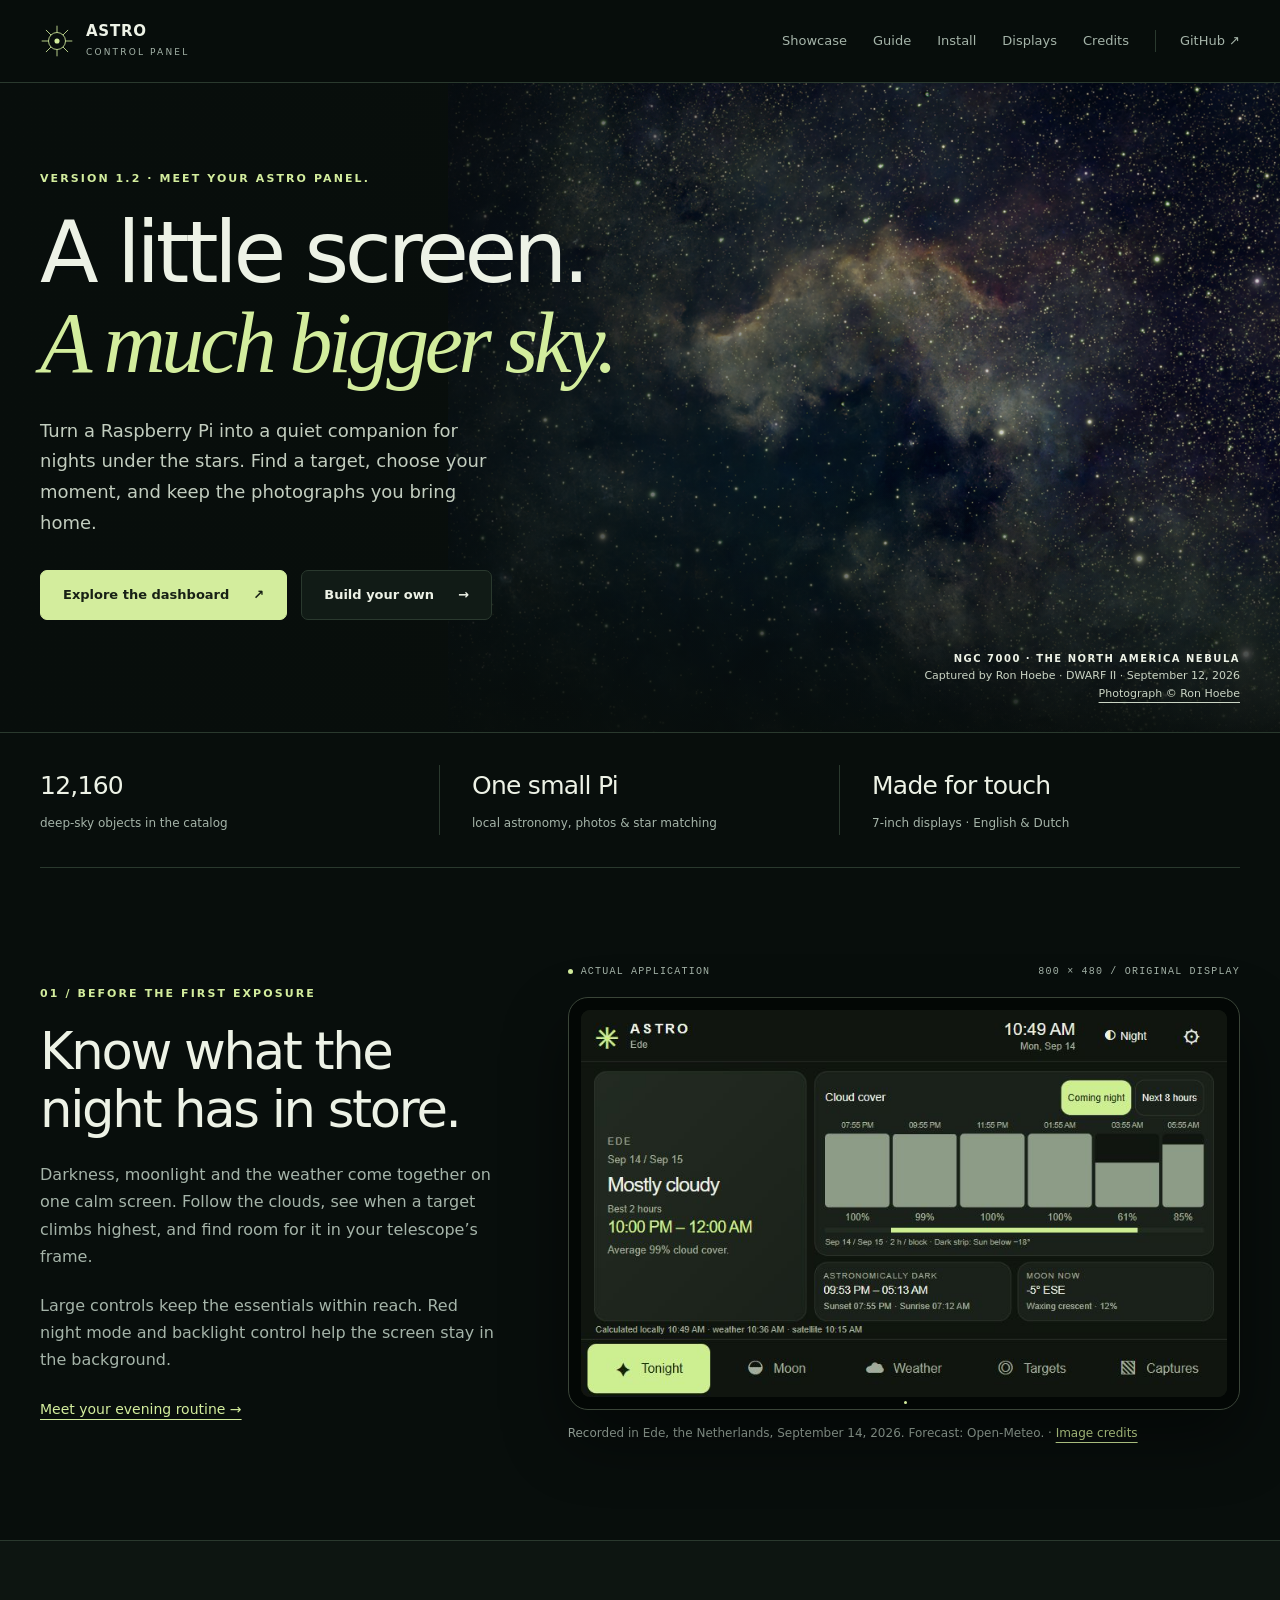
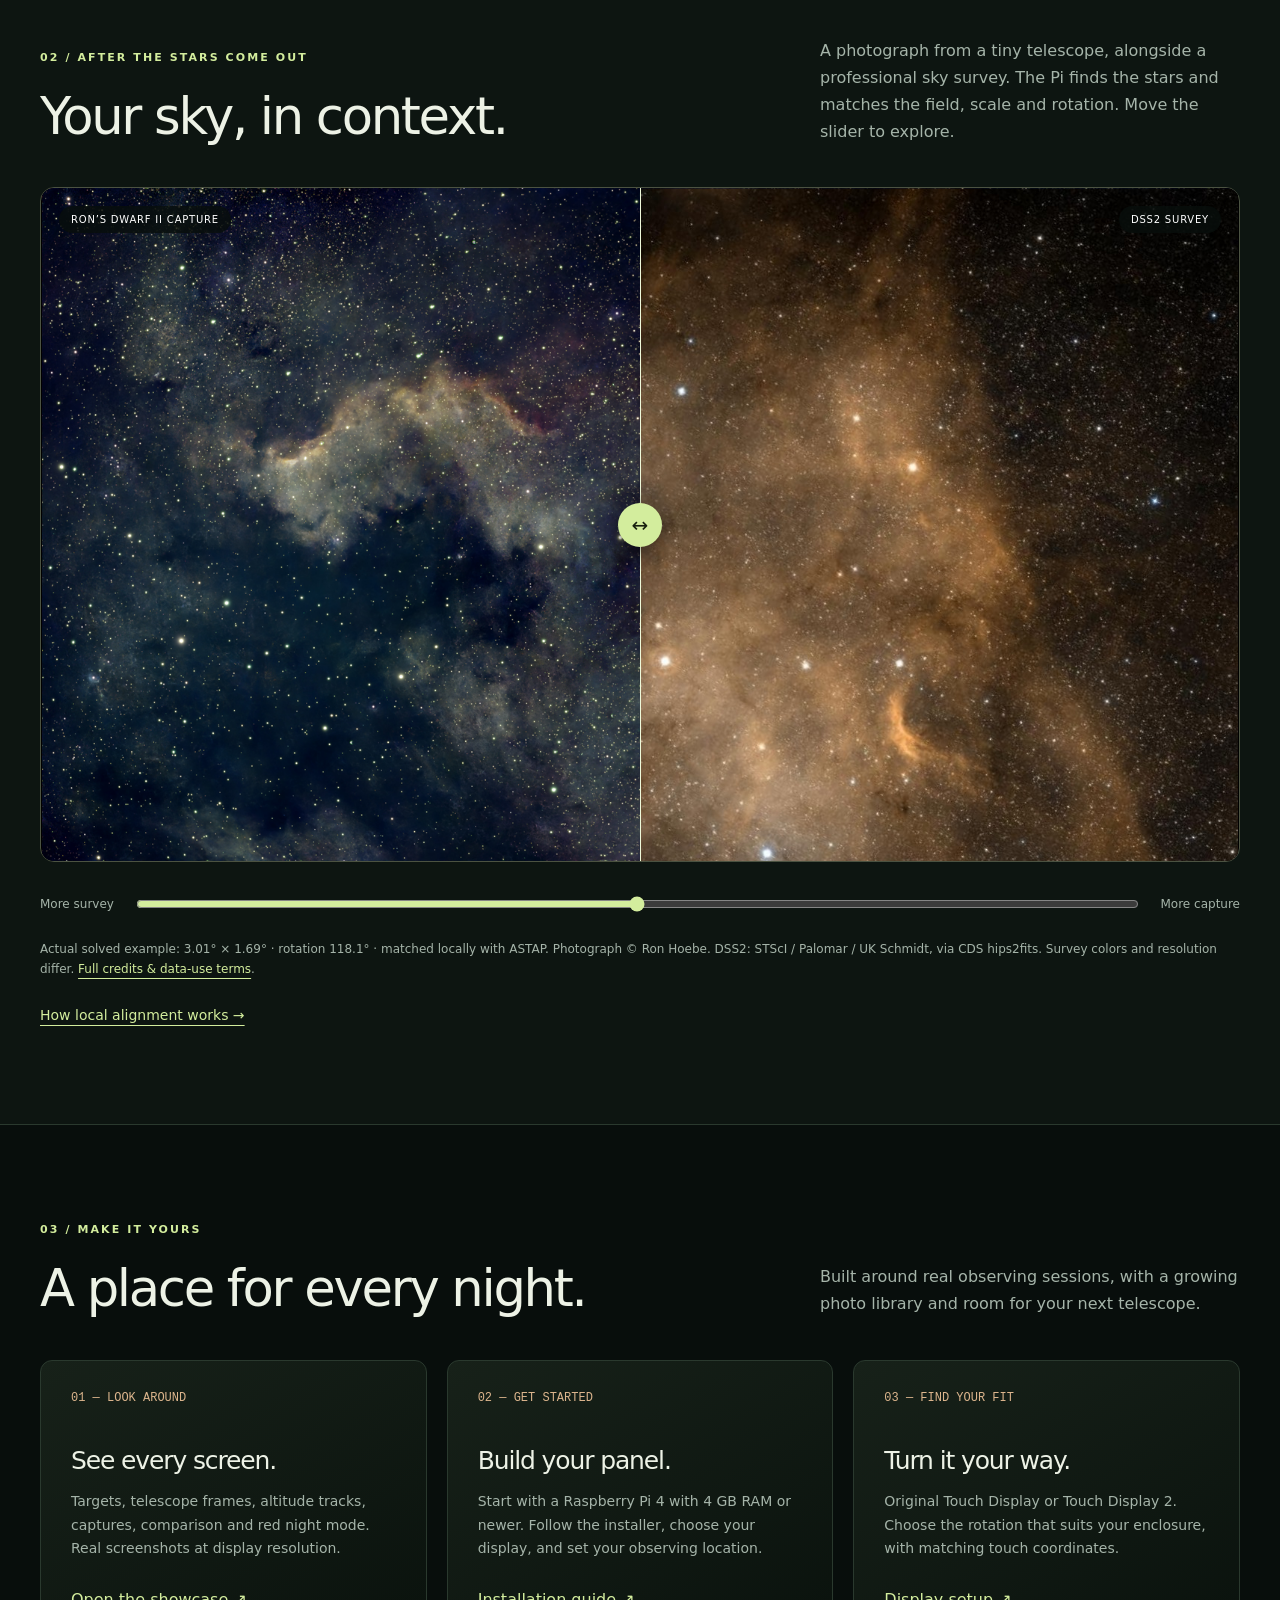
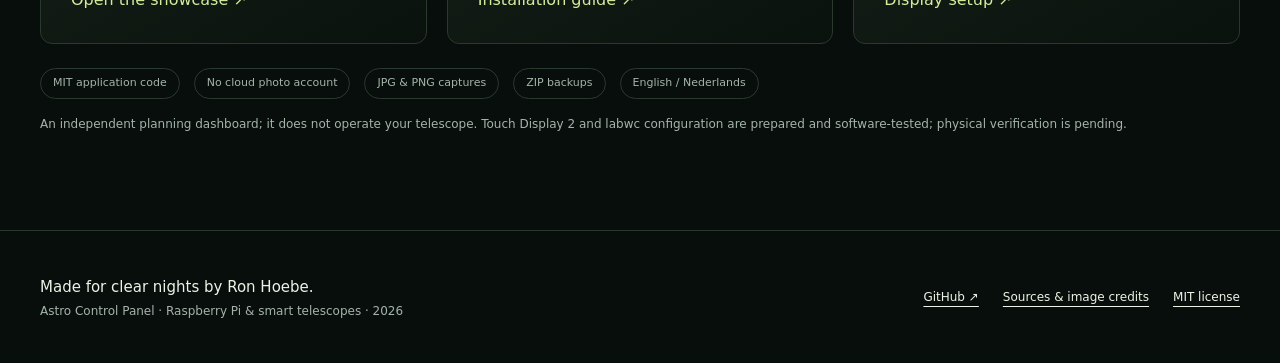
==== commit e4a31bc1: "Clarify best two-hour advice and prioritize showcase workflows" ====
--- a/doc/index.html
+++ b/doc/index.html
@@ -3,6 +3,6 @@
 <body><a class="skip" href="#main">Skip to content</a><header class="site-head"><div class="wrap head-inner"><a class="brand" href="index.html" aria-label="Astro Control Panel home"><svg viewBox="0 0 40 40" fill="none" aria-hidden="true"><path d="M20 2v36M2 20h36M7 7l26 26M7 33L33 7" stroke="currentColor"/><circle cx="20" cy="20" r="10" fill="#080e0c" stroke="currentColor"/><circle cx="20" cy="20" r="3" fill="currentColor"/></svg><span>ASTRO<small>CONTROL PANEL</small></span></a><button class="menu-toggle" aria-controls="site-nav" aria-expanded="false">Menu</button><nav class="site-nav" id="site-nav" aria-label="Main navigation"><a href="showcase.html">Showcase</a><a href="guide.html">Guide</a><a href="install.html">Install</a><a href="displays.html">Displays</a><a href="sources.html">Credits</a><a class="nav-git" href="https://github.com/RAHoebe/RaspAstroDisplay">GitHub ↗</a></nav></div></header>
 <main id="main"><section class="hero"><div class="wrap"><div class="hero-copy"><span class="eyebrow">Version 1.2 · Meet your Astro panel.</span><h1>A little screen.<br><em>A much bigger sky.</em></h1><p>Turn a Raspberry Pi into a quiet companion for nights under the stars. Find a target, choose your moment, and keep the photographs you bring home.</p><div class="actions"><a class="button primary" href="showcase.html">Explore the dashboard <span>↗</span></a><a class="button" href="install.html">Build your own <span>→</span></a></div></div></div><div class="hero-credit"><strong>NGC 7000 · The North America Nebula</strong>Captured by Ron Hoebe · DWARF II · September 12, 2026<br><a href="sources.html#photography">Photograph © Ron Hoebe</a></div></section>
 <div class="wrap stat-row"><div><strong>12,160</strong><span>deep-sky objects in the catalog</span></div><div><strong>One small Pi</strong><span>local astronomy, photos &amp; star matching</span></div><div><strong>Made for touch</strong><span>7-inch displays · English &amp; Dutch</span></div></div>
-<section class="section"><div class="wrap split"><div><span class="eyebrow">01 / Before the first exposure</span><h2>Know what the<br>night has in store.</h2><p>Darkness, moonlight and the weather come together on one calm screen. Follow the clouds, see when a target climbs highest, and find room for it in your telescope’s frame.</p><p>Large controls keep the essentials within reach. Red night mode and backlight control help the screen stay in the background.</p><a class="text-link" href="guide.html#tonight">Meet your evening routine →</a></div><div><div class="label-row"><span class="live-dot">Actual application</span><span>800 × 480 / original display</span></div><figure><div class="device"><img src="screenshots/tonight.png?v=20260914-12" alt="Tonight dashboard with darkness, weather and Moon information" width="800" height="480" loading="lazy"></div><figcaption>Recorded in Ede, the Netherlands, September 14, 2026. Forecast: Open-Meteo. · <a href="sources.html#screenshots">Image credits</a></figcaption></figure></div></div></section>
+<section class="section"><div class="wrap split"><div><span class="eyebrow">01 / Before the first exposure</span><h2>Know what the<br>night has in store.</h2><p>Darkness, moonlight and the weather come together on one calm screen. Follow the clouds, see when a target climbs highest, and find room for it in your telescope’s frame.</p><p>Large controls keep the essentials within reach. Red night mode and backlight control help the screen stay in the background.</p><a class="text-link" href="guide.html#tonight">Meet your evening routine →</a></div><div><div class="label-row"><span class="live-dot">Actual application</span><span>800 × 480 / original display</span></div><figure><div class="device"><img src="screenshots/tonight.png?v=20260914-12b" alt="Tonight dashboard with darkness, weather and Moon information" width="800" height="480" loading="lazy"></div><figcaption>Recorded in Ede, the Netherlands, September 14, 2026. Forecast: Open-Meteo. · <a href="sources.html#screenshots">Image credits</a></figcaption></figure></div></div></section>
 <section class="section quiet-section" id="compare"><div class="wrap"><div class="section-head"><div><span class="eyebrow">02 / After the stars come out</span><h2>Your sky, in context.</h2></div><p>A photograph from a tiny telescope, alongside a professional sky survey. The Pi finds the stars and matches the field, scale and rotation. Move the slider to explore.</p></div><figure><div class="compare"><img src="assets/north-america.png" alt="Ron Hoebe’s DWARF II photograph of the North America Nebula" width="1600" height="900" loading="lazy"><img class="reference" src="assets/north-america-dss2.jpg" alt="DSS2 color survey reprojected to the same field and rotation" width="1600" height="900" loading="lazy"><span class="compare-label own">RON’S DWARF II CAPTURE</span><span class="compare-label survey">DSS2 SURVEY</span><span class="compare-line" aria-hidden="true"></span></div><label class="compare-control" for="compare-reveal"><span>More survey</span><input id="compare-reveal" aria-label="Reveal more of the personal capture" type="range" min="0" max="100" value="50"><span>More capture</span></label><figcaption>Actual solved example: 3.01° × 1.69° · rotation 118.1° · matched locally with ASTAP. Photograph © Ron Hoebe. DSS2: STScI / Palomar / UK Schmidt, via CDS hips2fits. Survey colors and resolution differ. <a href="sources.html#surveys">Full credits &amp; data-use terms</a>.</figcaption></figure><a class="text-link" href="guide.html#comparison">How local alignment works →</a></div></section>
 <section class="section"><div class="wrap"><div class="section-head"><div><span class="eyebrow">03 / Make it yours</span><h2>A place for every night.</h2></div><p>Built around real observing sessions, with a growing photo library and room for your next telescope.</p></div><div class="grid-three"><a class="feature-card" href="showcase.html"><span class="number">01 — LOOK AROUND</span><h3>See every screen.</h3><p>Targets, telescope frames, altitude tracks, captures, comparison and red night mode. Real screenshots at display resolution.</p><span class="arrow">Open the showcase ↗</span></a><a class="feature-card" href="install.html"><span class="number">02 — GET STARTED</span><h3>Build your panel.</h3><p>Start with a Raspberry Pi 4 with 4 GB RAM or newer. Follow the installer, choose your display, and set your observing location.</p><span class="arrow">Installation guide ↗</span></a><a class="feature-card" href="displays.html"><span class="number">03 — FIND YOUR FIT</span><h3>Turn it your way.</h3><p>Original Touch Display or Touch Display 2. Choose the rotation that suits your enclosure, with matching touch coordinates.</p><span class="arrow">Display setup ↗</span></a></div><div class="mini-strip"><span>MIT application code</span><span>No cloud photo account</span><span>JPG &amp; PNG captures</span><span>ZIP backups</span><span>English / Nederlands</span></div><p class="status-note">An independent planning dashboard; it does not operate your telescope. Touch Display 2 and labwc configuration are prepared and software-tested; physical verification is pending.</p></div></section></main><footer class="site-footer"><div class="wrap footer-row"><div><strong>Made for clear nights by Ron Hoebe.</strong><p>Astro Control Panel · Raspberry Pi &amp; smart telescopes · 2026</p></div><div class="footer-links"><a href="https://github.com/RAHoebe/RaspAstroDisplay">GitHub ↗</a><a href="sources.html">Sources &amp; image credits</a><a href="sources.html#license">MIT license</a></div></div></footer></body></html>
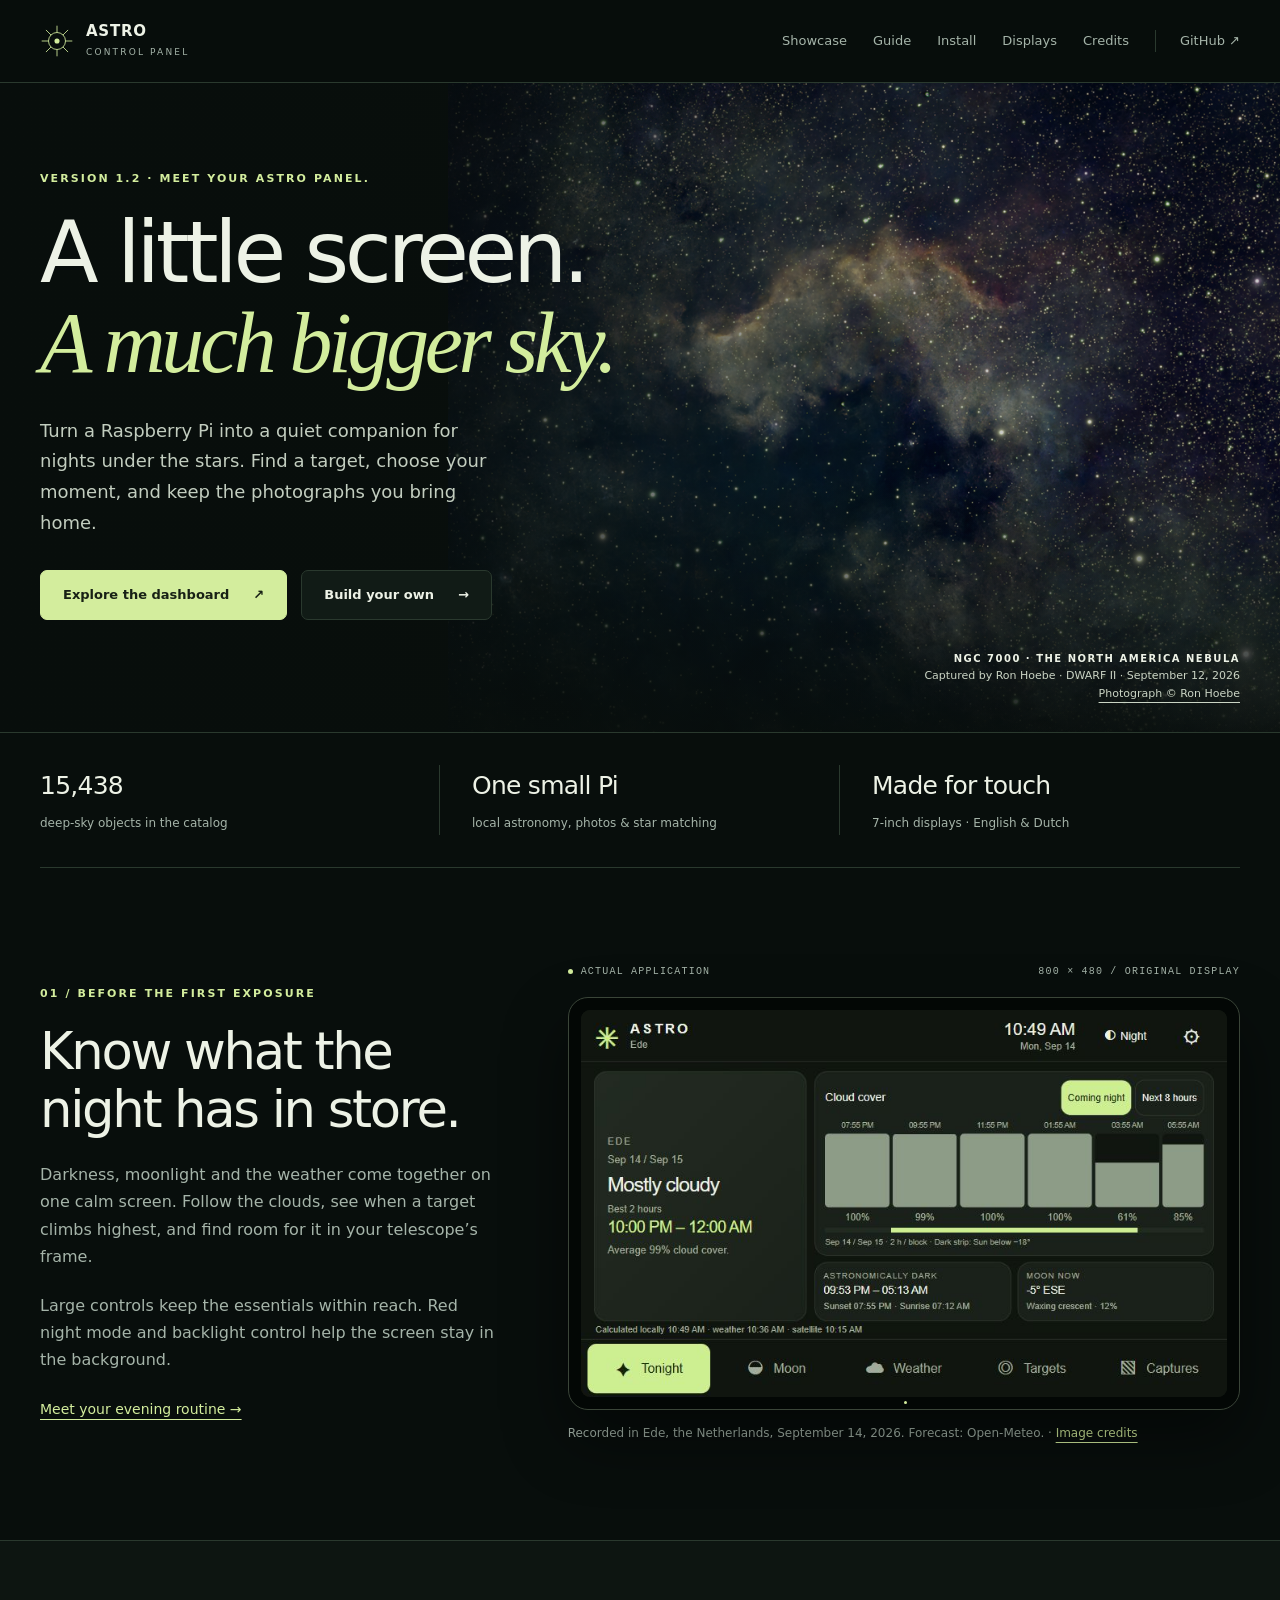
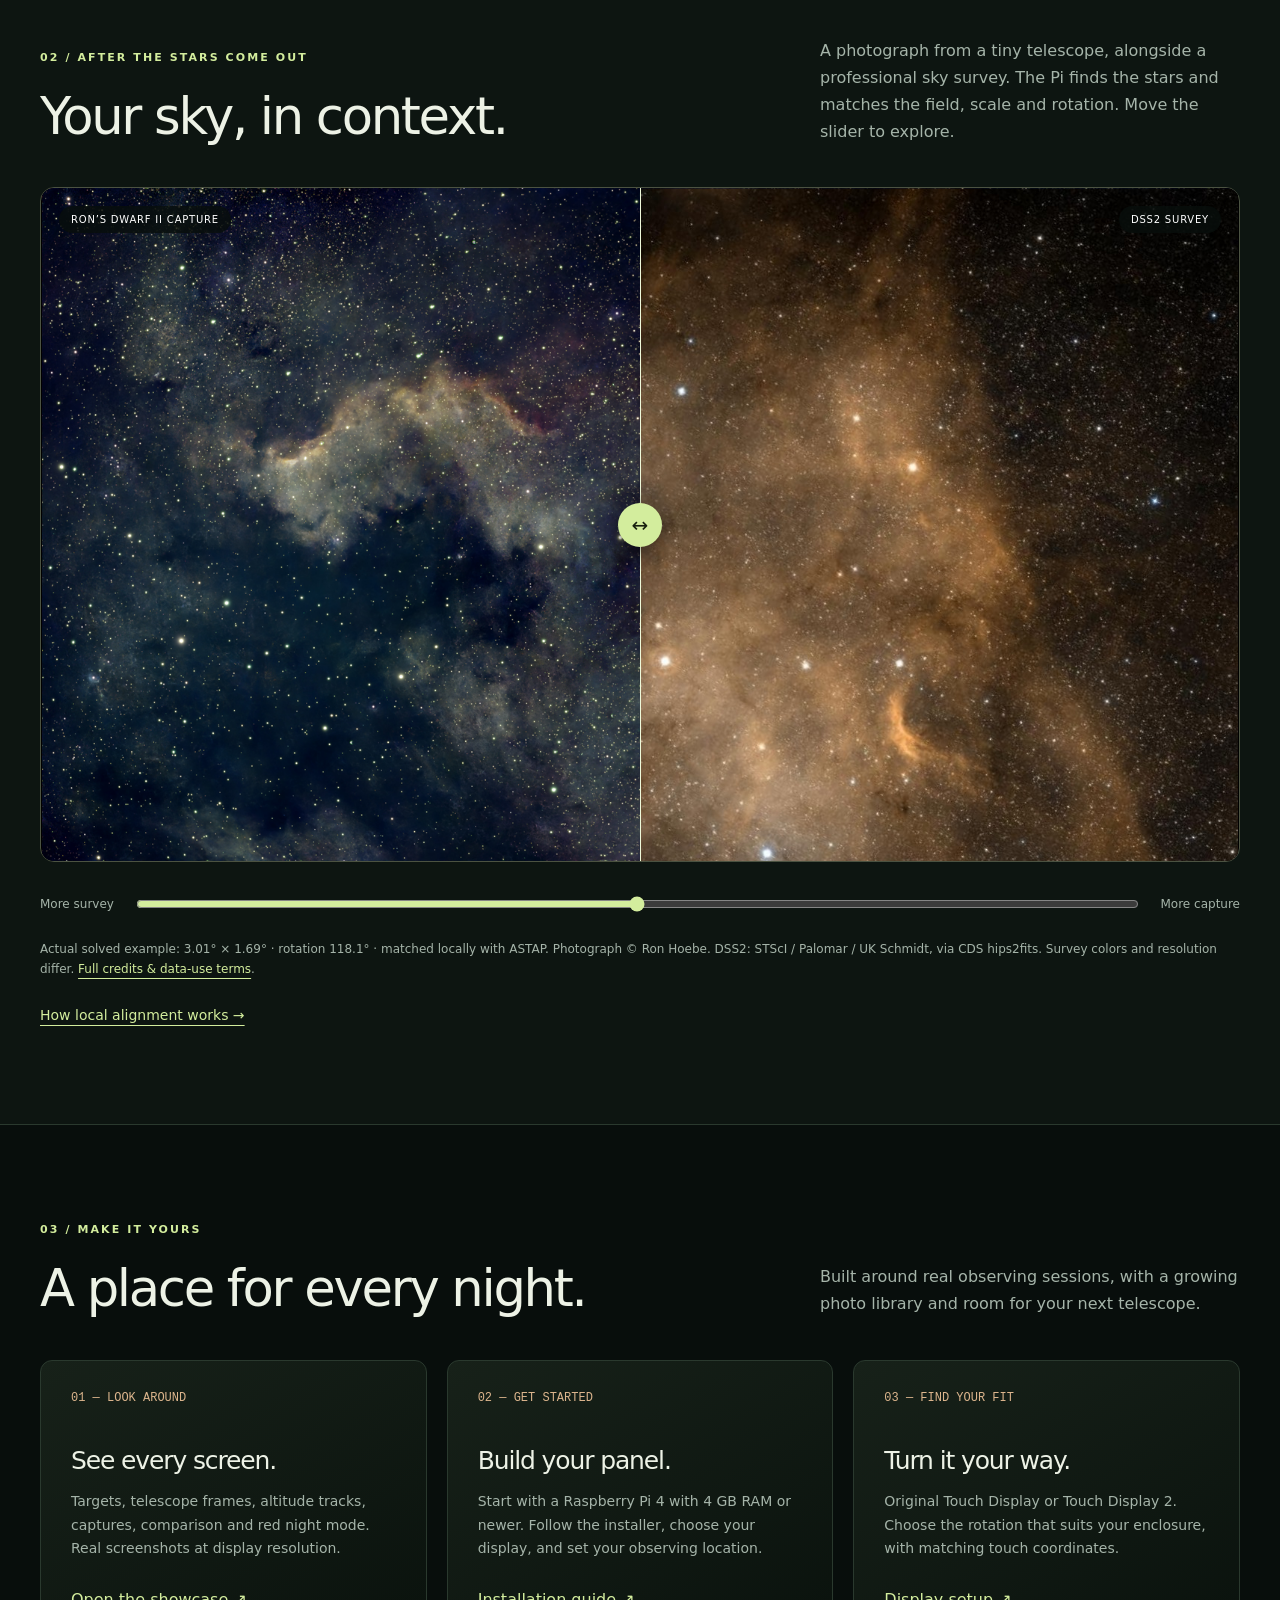
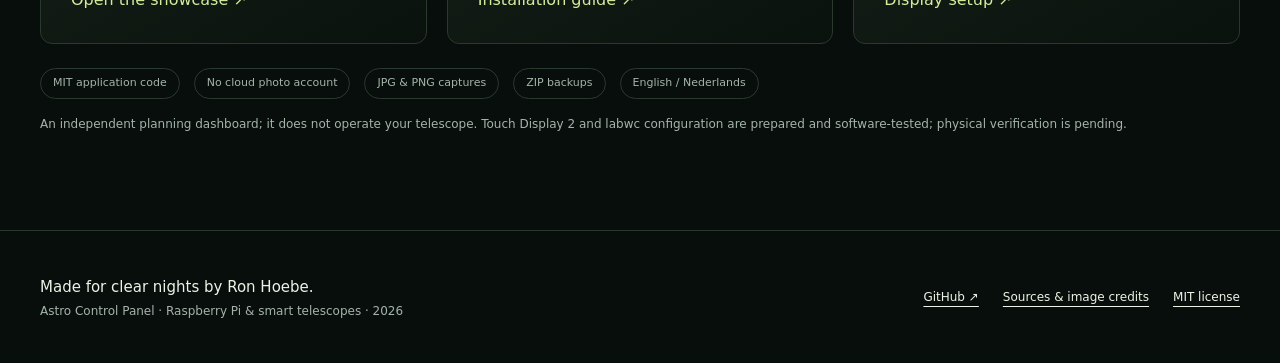
==== commit ae68955a: "Expand deep-sky catalogs and normalize object searches" ====
--- a/doc/index.html
+++ b/doc/index.html
@@ -2,7 +2,7 @@
 <html lang="en-US"><head><meta charset="utf-8"><meta name="viewport" content="width=device-width,initial-scale=1"><title>A little screen. A much bigger sky. · Astro Control Panel</title><meta name="description" content="A Raspberry Pi touchscreen companion for smart telescope nights: targets, weather, field of view, local photo comparison and captures."><meta name="theme-color" content="#080e0c"><link rel="canonical" href="https://rahoebe.github.io/RaspAstroDisplay/"><link rel="icon" href="assets/favicon.svg" type="image/svg+xml"><link rel="stylesheet" href="assets/site.css?v=3"><script src="assets/site.js?v=2" defer></script><meta property="og:title" content="A little screen. A much bigger sky. · Astro Control Panel"><meta property="og:description" content="A Raspberry Pi touchscreen companion for smart telescope nights: targets, weather, field of view, local photo comparison and captures."><meta property="og:type" content="website"><meta property="og:image" content="https://rahoebe.github.io/RaspAstroDisplay/assets/north-america.png"><meta property="og:url" content="https://rahoebe.github.io/RaspAstroDisplay/"></head>
 <body><a class="skip" href="#main">Skip to content</a><header class="site-head"><div class="wrap head-inner"><a class="brand" href="index.html" aria-label="Astro Control Panel home"><svg viewBox="0 0 40 40" fill="none" aria-hidden="true"><path d="M20 2v36M2 20h36M7 7l26 26M7 33L33 7" stroke="currentColor"/><circle cx="20" cy="20" r="10" fill="#080e0c" stroke="currentColor"/><circle cx="20" cy="20" r="3" fill="currentColor"/></svg><span>ASTRO<small>CONTROL PANEL</small></span></a><button class="menu-toggle" aria-controls="site-nav" aria-expanded="false">Menu</button><nav class="site-nav" id="site-nav" aria-label="Main navigation"><a href="showcase.html">Showcase</a><a href="guide.html">Guide</a><a href="install.html">Install</a><a href="displays.html">Displays</a><a href="sources.html">Credits</a><a class="nav-git" href="https://github.com/RAHoebe/RaspAstroDisplay">GitHub ↗</a></nav></div></header>
 <main id="main"><section class="hero"><div class="wrap"><div class="hero-copy"><span class="eyebrow">Version 1.2 · Meet your Astro panel.</span><h1>A little screen.<br><em>A much bigger sky.</em></h1><p>Turn a Raspberry Pi into a quiet companion for nights under the stars. Find a target, choose your moment, and keep the photographs you bring home.</p><div class="actions"><a class="button primary" href="showcase.html">Explore the dashboard <span>↗</span></a><a class="button" href="install.html">Build your own <span>→</span></a></div></div></div><div class="hero-credit"><strong>NGC 7000 · The North America Nebula</strong>Captured by Ron Hoebe · DWARF II · September 12, 2026<br><a href="sources.html#photography">Photograph © Ron Hoebe</a></div></section>
-<div class="wrap stat-row"><div><strong>12,160</strong><span>deep-sky objects in the catalog</span></div><div><strong>One small Pi</strong><span>local astronomy, photos &amp; star matching</span></div><div><strong>Made for touch</strong><span>7-inch displays · English &amp; Dutch</span></div></div>
+<div class="wrap stat-row"><div><strong>15,438</strong><span>deep-sky objects in the catalog</span></div><div><strong>One small Pi</strong><span>local astronomy, photos &amp; star matching</span></div><div><strong>Made for touch</strong><span>7-inch displays · English &amp; Dutch</span></div></div>
 <section class="section"><div class="wrap split"><div><span class="eyebrow">01 / Before the first exposure</span><h2>Know what the<br>night has in store.</h2><p>Darkness, moonlight and the weather come together on one calm screen. Follow the clouds, see when a target climbs highest, and find room for it in your telescope’s frame.</p><p>Large controls keep the essentials within reach. Red night mode and backlight control help the screen stay in the background.</p><a class="text-link" href="guide.html#tonight">Meet your evening routine →</a></div><div><div class="label-row"><span class="live-dot">Actual application</span><span>800 × 480 / original display</span></div><figure><div class="device"><img src="screenshots/tonight.png?v=20260914-12b" alt="Tonight dashboard with darkness, weather and Moon information" width="800" height="480" loading="lazy"></div><figcaption>Recorded in Ede, the Netherlands, September 14, 2026. Forecast: Open-Meteo. · <a href="sources.html#screenshots">Image credits</a></figcaption></figure></div></div></section>
 <section class="section quiet-section" id="compare"><div class="wrap"><div class="section-head"><div><span class="eyebrow">02 / After the stars come out</span><h2>Your sky, in context.</h2></div><p>A photograph from a tiny telescope, alongside a professional sky survey. The Pi finds the stars and matches the field, scale and rotation. Move the slider to explore.</p></div><figure><div class="compare"><img src="assets/north-america.png" alt="Ron Hoebe’s DWARF II photograph of the North America Nebula" width="1600" height="900" loading="lazy"><img class="reference" src="assets/north-america-dss2.jpg" alt="DSS2 color survey reprojected to the same field and rotation" width="1600" height="900" loading="lazy"><span class="compare-label own">RON’S DWARF II CAPTURE</span><span class="compare-label survey">DSS2 SURVEY</span><span class="compare-line" aria-hidden="true"></span></div><label class="compare-control" for="compare-reveal"><span>More survey</span><input id="compare-reveal" aria-label="Reveal more of the personal capture" type="range" min="0" max="100" value="50"><span>More capture</span></label><figcaption>Actual solved example: 3.01° × 1.69° · rotation 118.1° · matched locally with ASTAP. Photograph © Ron Hoebe. DSS2: STScI / Palomar / UK Schmidt, via CDS hips2fits. Survey colors and resolution differ. <a href="sources.html#surveys">Full credits &amp; data-use terms</a>.</figcaption></figure><a class="text-link" href="guide.html#comparison">How local alignment works →</a></div></section>
 <section class="section"><div class="wrap"><div class="section-head"><div><span class="eyebrow">03 / Make it yours</span><h2>A place for every night.</h2></div><p>Built around real observing sessions, with a growing photo library and room for your next telescope.</p></div><div class="grid-three"><a class="feature-card" href="showcase.html"><span class="number">01 — LOOK AROUND</span><h3>See every screen.</h3><p>Targets, telescope frames, altitude tracks, captures, comparison and red night mode. Real screenshots at display resolution.</p><span class="arrow">Open the showcase ↗</span></a><a class="feature-card" href="install.html"><span class="number">02 — GET STARTED</span><h3>Build your panel.</h3><p>Start with a Raspberry Pi 4 with 4 GB RAM or newer. Follow the installer, choose your display, and set your observing location.</p><span class="arrow">Installation guide ↗</span></a><a class="feature-card" href="displays.html"><span class="number">03 — FIND YOUR FIT</span><h3>Turn it your way.</h3><p>Original Touch Display or Touch Display 2. Choose the rotation that suits your enclosure, with matching touch coordinates.</p><span class="arrow">Display setup ↗</span></a></div><div class="mini-strip"><span>MIT application code</span><span>No cloud photo account</span><span>JPG &amp; PNG captures</span><span>ZIP backups</span><span>English / Nederlands</span></div><p class="status-note">An independent planning dashboard; it does not operate your telescope. Touch Display 2 and labwc configuration are prepared and software-tested; physical verification is pending.</p></div></section></main><footer class="site-footer"><div class="wrap footer-row"><div><strong>Made for clear nights by Ron Hoebe.</strong><p>Astro Control Panel · Raspberry Pi &amp; smart telescopes · 2026</p></div><div class="footer-links"><a href="https://github.com/RAHoebe/RaspAstroDisplay">GitHub ↗</a><a href="sources.html">Sources &amp; image credits</a><a href="sources.html#license">MIT license</a></div></div></footer></body></html>
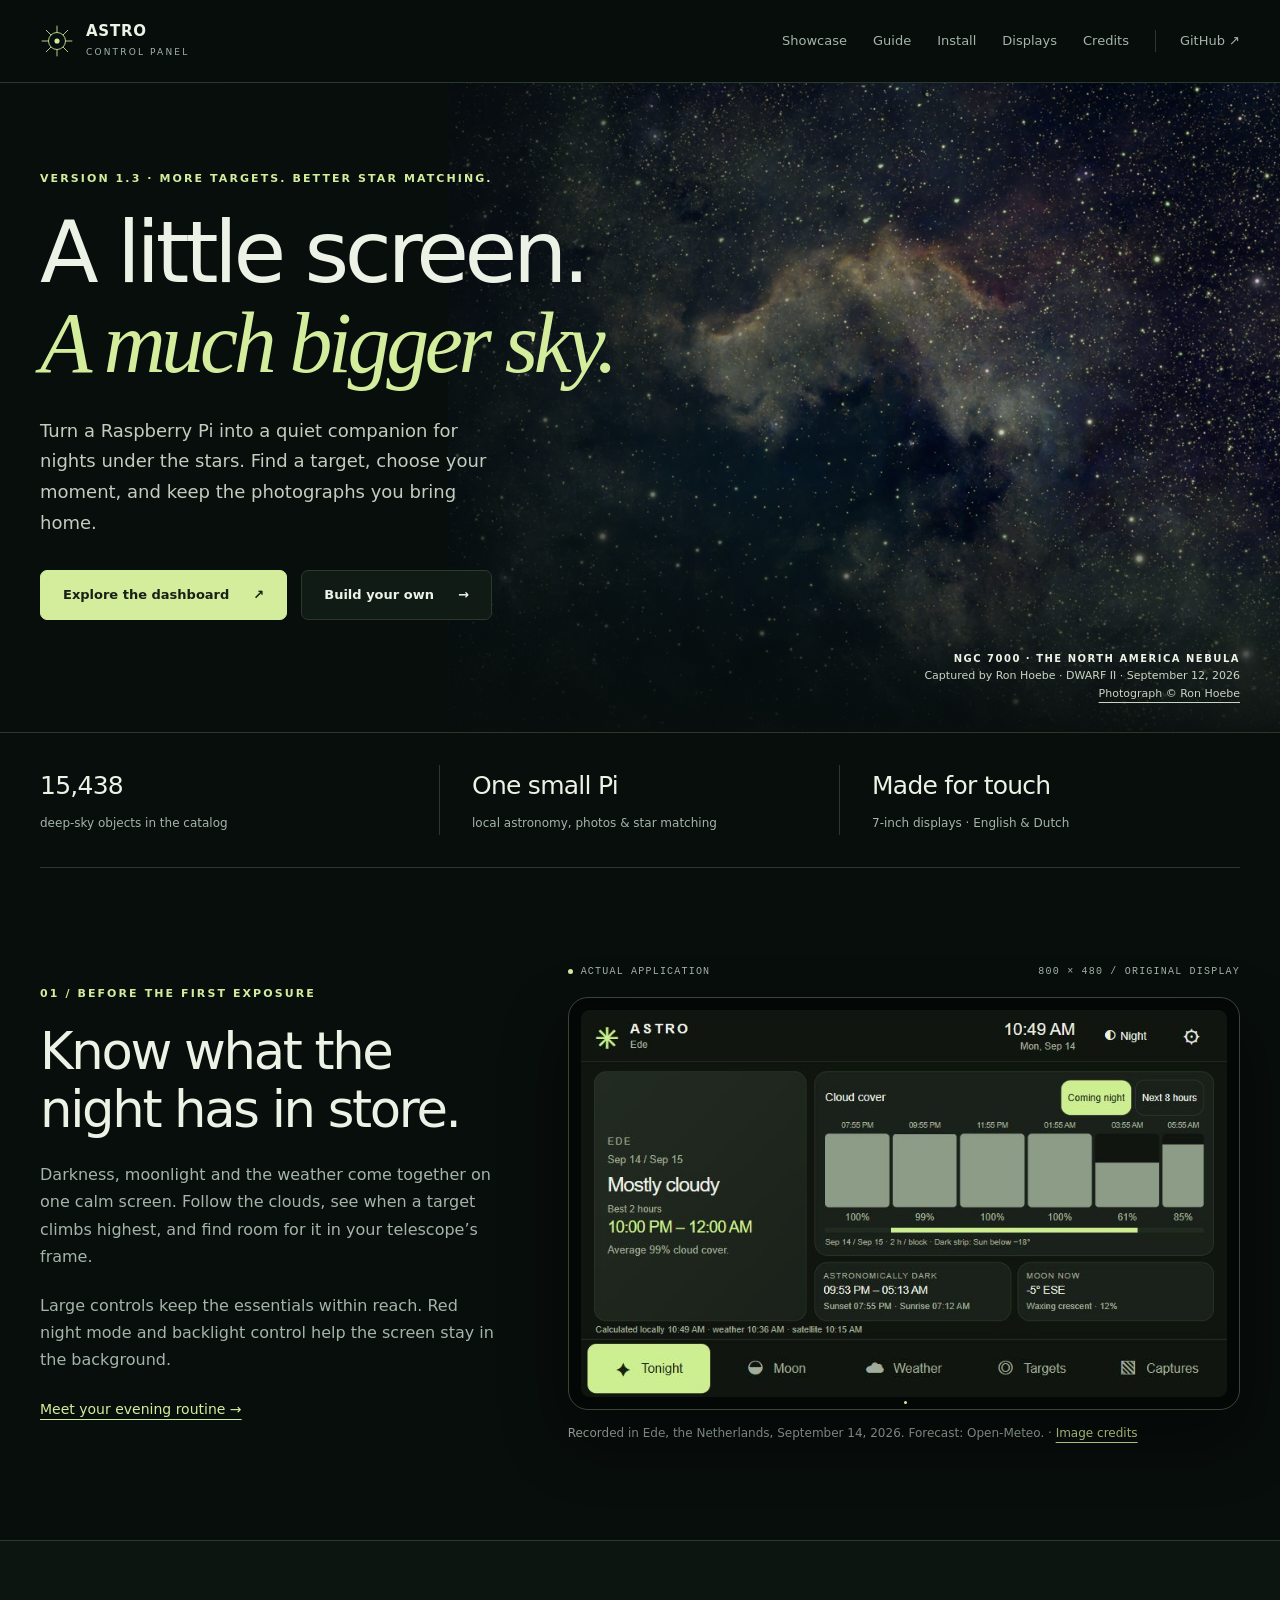
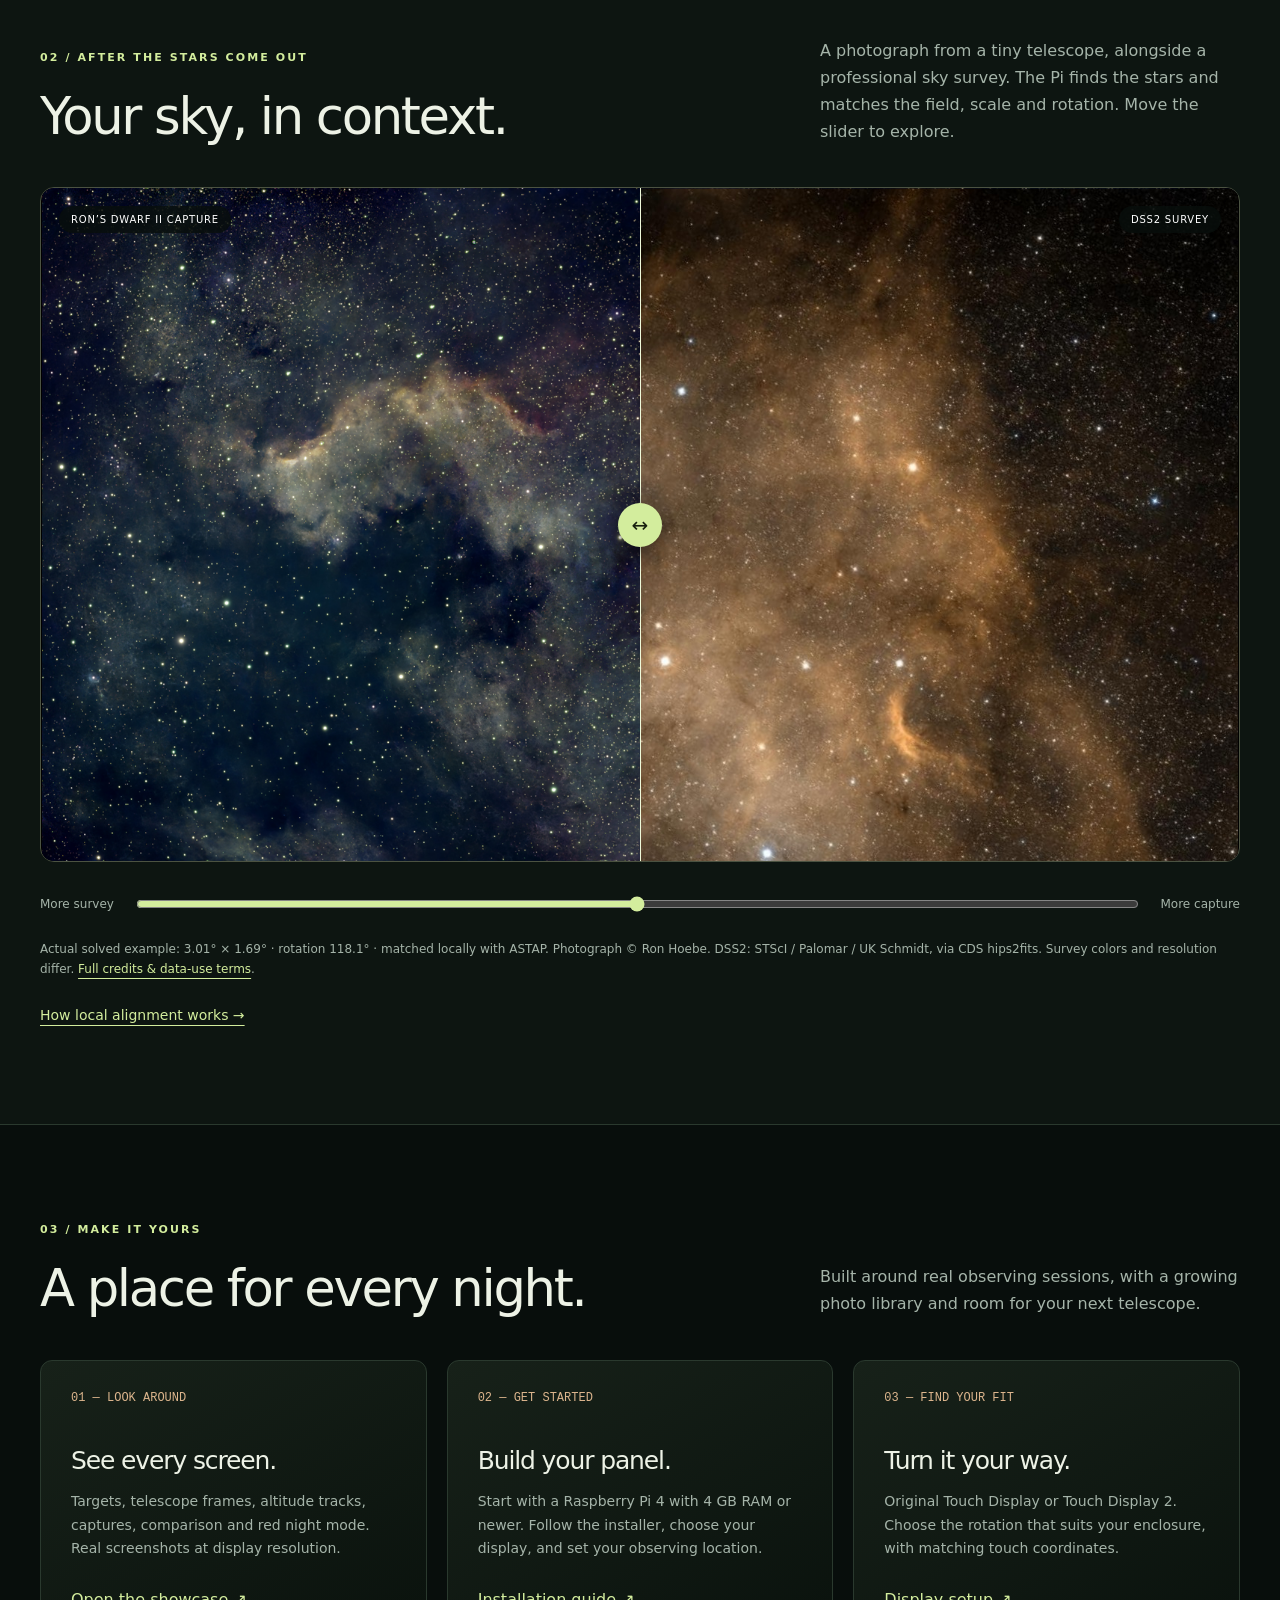
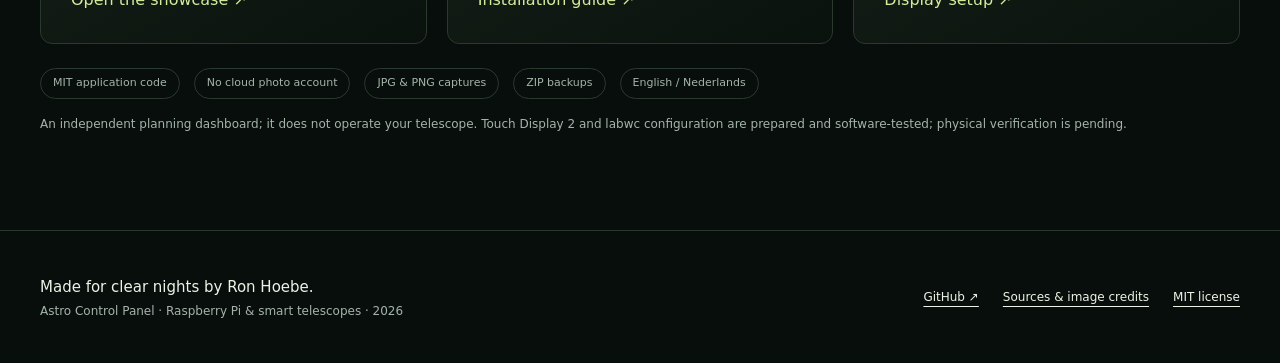
==== commit 171a70b7: "Release v1.3 with extended catalogs and robust local solving" ====
--- a/doc/index.html
+++ b/doc/index.html
@@ -1,7 +1,7 @@
 <!doctype html>
 <html lang="en-US"><head><meta charset="utf-8"><meta name="viewport" content="width=device-width,initial-scale=1"><title>A little screen. A much bigger sky. · Astro Control Panel</title><meta name="description" content="A Raspberry Pi touchscreen companion for smart telescope nights: targets, weather, field of view, local photo comparison and captures."><meta name="theme-color" content="#080e0c"><link rel="canonical" href="https://rahoebe.github.io/RaspAstroDisplay/"><link rel="icon" href="assets/favicon.svg" type="image/svg+xml"><link rel="stylesheet" href="assets/site.css?v=3"><script src="assets/site.js?v=2" defer></script><meta property="og:title" content="A little screen. A much bigger sky. · Astro Control Panel"><meta property="og:description" content="A Raspberry Pi touchscreen companion for smart telescope nights: targets, weather, field of view, local photo comparison and captures."><meta property="og:type" content="website"><meta property="og:image" content="https://rahoebe.github.io/RaspAstroDisplay/assets/north-america.png"><meta property="og:url" content="https://rahoebe.github.io/RaspAstroDisplay/"></head>
 <body><a class="skip" href="#main">Skip to content</a><header class="site-head"><div class="wrap head-inner"><a class="brand" href="index.html" aria-label="Astro Control Panel home"><svg viewBox="0 0 40 40" fill="none" aria-hidden="true"><path d="M20 2v36M2 20h36M7 7l26 26M7 33L33 7" stroke="currentColor"/><circle cx="20" cy="20" r="10" fill="#080e0c" stroke="currentColor"/><circle cx="20" cy="20" r="3" fill="currentColor"/></svg><span>ASTRO<small>CONTROL PANEL</small></span></a><button class="menu-toggle" aria-controls="site-nav" aria-expanded="false">Menu</button><nav class="site-nav" id="site-nav" aria-label="Main navigation"><a href="showcase.html">Showcase</a><a href="guide.html">Guide</a><a href="install.html">Install</a><a href="displays.html">Displays</a><a href="sources.html">Credits</a><a class="nav-git" href="https://github.com/RAHoebe/RaspAstroDisplay">GitHub ↗</a></nav></div></header>
-<main id="main"><section class="hero"><div class="wrap"><div class="hero-copy"><span class="eyebrow">Version 1.2 · Meet your Astro panel.</span><h1>A little screen.<br><em>A much bigger sky.</em></h1><p>Turn a Raspberry Pi into a quiet companion for nights under the stars. Find a target, choose your moment, and keep the photographs you bring home.</p><div class="actions"><a class="button primary" href="showcase.html">Explore the dashboard <span>↗</span></a><a class="button" href="install.html">Build your own <span>→</span></a></div></div></div><div class="hero-credit"><strong>NGC 7000 · The North America Nebula</strong>Captured by Ron Hoebe · DWARF II · September 12, 2026<br><a href="sources.html#photography">Photograph © Ron Hoebe</a></div></section>
+<main id="main"><section class="hero"><div class="wrap"><div class="hero-copy"><span class="eyebrow">Version 1.3 · More targets. Better star matching.</span><h1>A little screen.<br><em>A much bigger sky.</em></h1><p>Turn a Raspberry Pi into a quiet companion for nights under the stars. Find a target, choose your moment, and keep the photographs you bring home.</p><div class="actions"><a class="button primary" href="showcase.html">Explore the dashboard <span>↗</span></a><a class="button" href="install.html">Build your own <span>→</span></a></div></div></div><div class="hero-credit"><strong>NGC 7000 · The North America Nebula</strong>Captured by Ron Hoebe · DWARF II · September 12, 2026<br><a href="sources.html#photography">Photograph © Ron Hoebe</a></div></section>
 <div class="wrap stat-row"><div><strong>15,438</strong><span>deep-sky objects in the catalog</span></div><div><strong>One small Pi</strong><span>local astronomy, photos &amp; star matching</span></div><div><strong>Made for touch</strong><span>7-inch displays · English &amp; Dutch</span></div></div>
 <section class="section"><div class="wrap split"><div><span class="eyebrow">01 / Before the first exposure</span><h2>Know what the<br>night has in store.</h2><p>Darkness, moonlight and the weather come together on one calm screen. Follow the clouds, see when a target climbs highest, and find room for it in your telescope’s frame.</p><p>Large controls keep the essentials within reach. Red night mode and backlight control help the screen stay in the background.</p><a class="text-link" href="guide.html#tonight">Meet your evening routine →</a></div><div><div class="label-row"><span class="live-dot">Actual application</span><span>800 × 480 / original display</span></div><figure><div class="device"><img src="screenshots/tonight.png?v=20260914-12b" alt="Tonight dashboard with darkness, weather and Moon information" width="800" height="480" loading="lazy"></div><figcaption>Recorded in Ede, the Netherlands, September 14, 2026. Forecast: Open-Meteo. · <a href="sources.html#screenshots">Image credits</a></figcaption></figure></div></div></section>
 <section class="section quiet-section" id="compare"><div class="wrap"><div class="section-head"><div><span class="eyebrow">02 / After the stars come out</span><h2>Your sky, in context.</h2></div><p>A photograph from a tiny telescope, alongside a professional sky survey. The Pi finds the stars and matches the field, scale and rotation. Move the slider to explore.</p></div><figure><div class="compare"><img src="assets/north-america.png" alt="Ron Hoebe’s DWARF II photograph of the North America Nebula" width="1600" height="900" loading="lazy"><img class="reference" src="assets/north-america-dss2.jpg" alt="DSS2 color survey reprojected to the same field and rotation" width="1600" height="900" loading="lazy"><span class="compare-label own">RON’S DWARF II CAPTURE</span><span class="compare-label survey">DSS2 SURVEY</span><span class="compare-line" aria-hidden="true"></span></div><label class="compare-control" for="compare-reveal"><span>More survey</span><input id="compare-reveal" aria-label="Reveal more of the personal capture" type="range" min="0" max="100" value="50"><span>More capture</span></label><figcaption>Actual solved example: 3.01° × 1.69° · rotation 118.1° · matched locally with ASTAP. Photograph © Ron Hoebe. DSS2: STScI / Palomar / UK Schmidt, via CDS hips2fits. Survey colors and resolution differ. <a href="sources.html#surveys">Full credits &amp; data-use terms</a>.</figcaption></figure><a class="text-link" href="guide.html#comparison">How local alignment works →</a></div></section>
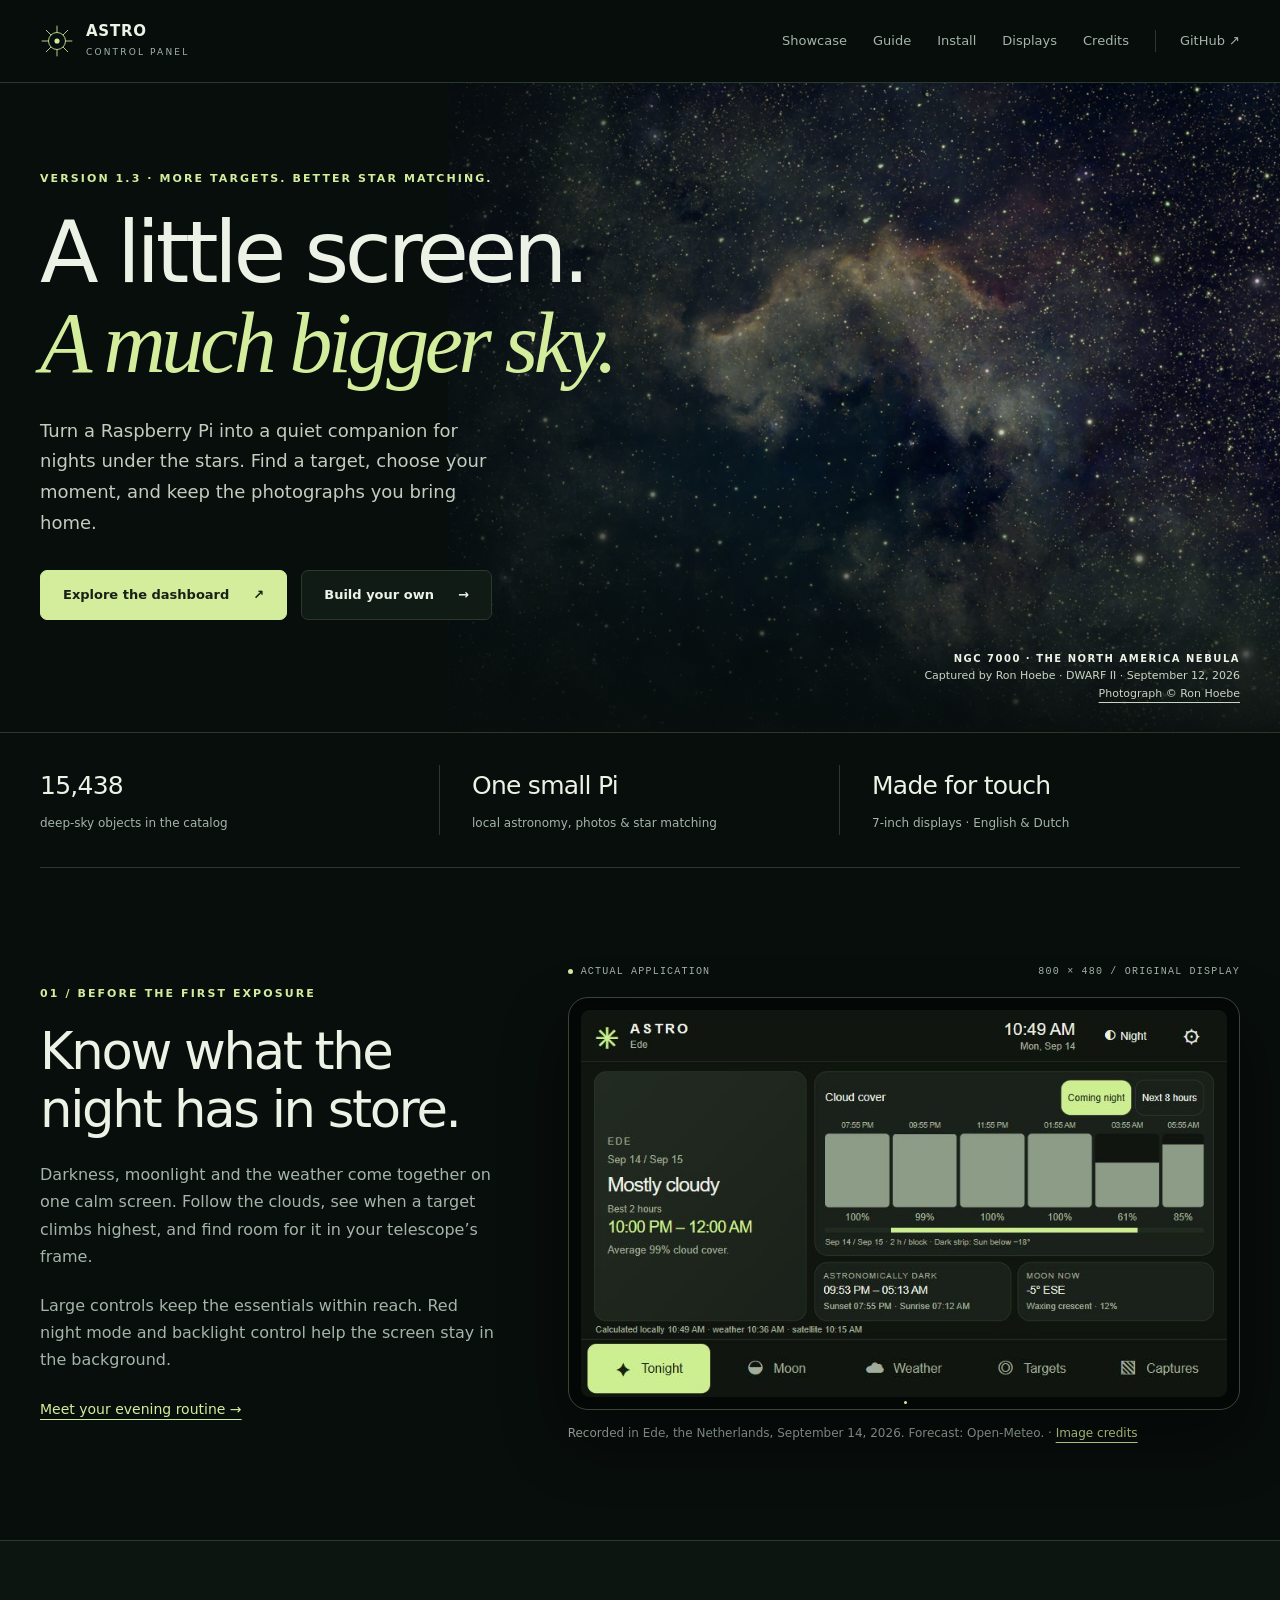
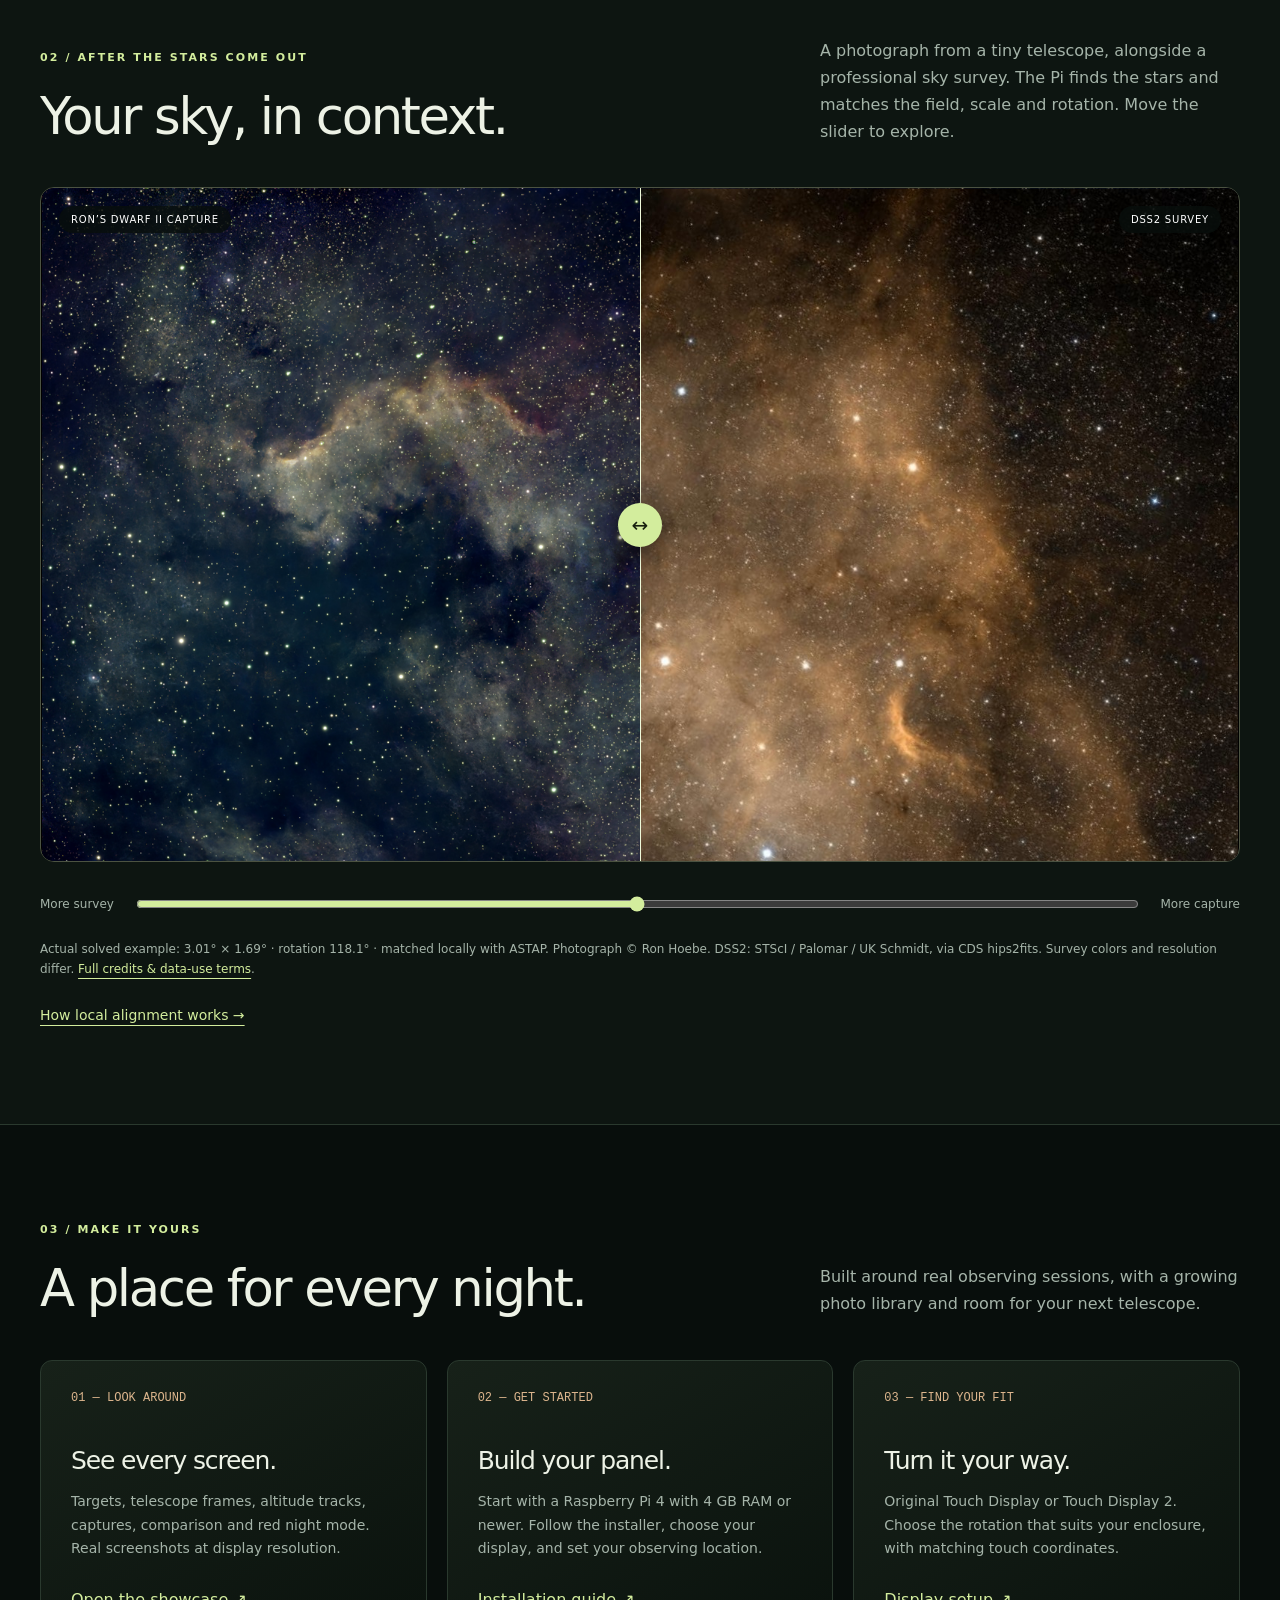
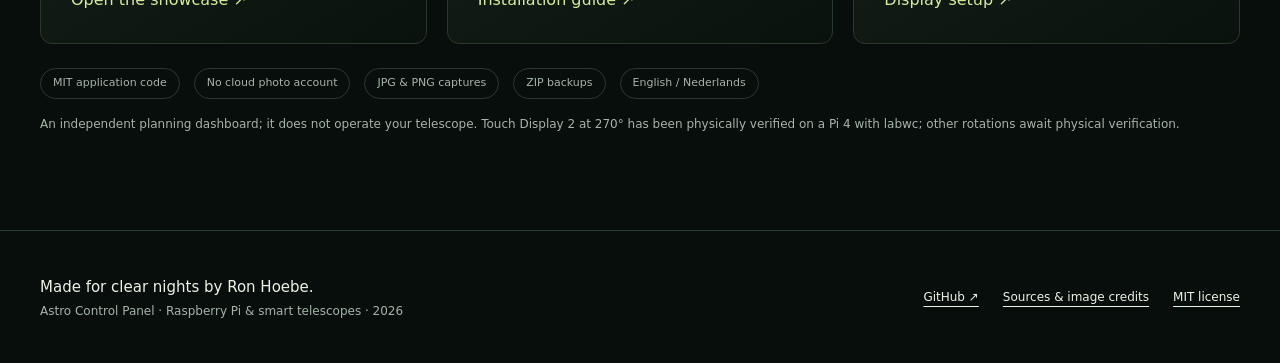
==== commit 9ec4d580: "modified:   doc/displays.html" ====
--- a/doc/index.html
+++ b/doc/index.html
@@ -5,4 +5,4 @@
 <div class="wrap stat-row"><div><strong>15,438</strong><span>deep-sky objects in the catalog</span></div><div><strong>One small Pi</strong><span>local astronomy, photos &amp; star matching</span></div><div><strong>Made for touch</strong><span>7-inch displays · English &amp; Dutch</span></div></div>
 <section class="section"><div class="wrap split"><div><span class="eyebrow">01 / Before the first exposure</span><h2>Know what the<br>night has in store.</h2><p>Darkness, moonlight and the weather come together on one calm screen. Follow the clouds, see when a target climbs highest, and find room for it in your telescope’s frame.</p><p>Large controls keep the essentials within reach. Red night mode and backlight control help the screen stay in the background.</p><a class="text-link" href="guide.html#tonight">Meet your evening routine →</a></div><div><div class="label-row"><span class="live-dot">Actual application</span><span>800 × 480 / original display</span></div><figure><div class="device"><img src="screenshots/tonight.png?v=20260914-12b" alt="Tonight dashboard with darkness, weather and Moon information" width="800" height="480" loading="lazy"></div><figcaption>Recorded in Ede, the Netherlands, September 14, 2026. Forecast: Open-Meteo. · <a href="sources.html#screenshots">Image credits</a></figcaption></figure></div></div></section>
 <section class="section quiet-section" id="compare"><div class="wrap"><div class="section-head"><div><span class="eyebrow">02 / After the stars come out</span><h2>Your sky, in context.</h2></div><p>A photograph from a tiny telescope, alongside a professional sky survey. The Pi finds the stars and matches the field, scale and rotation. Move the slider to explore.</p></div><figure><div class="compare"><img src="assets/north-america.png" alt="Ron Hoebe’s DWARF II photograph of the North America Nebula" width="1600" height="900" loading="lazy"><img class="reference" src="assets/north-america-dss2.jpg" alt="DSS2 color survey reprojected to the same field and rotation" width="1600" height="900" loading="lazy"><span class="compare-label own">RON’S DWARF II CAPTURE</span><span class="compare-label survey">DSS2 SURVEY</span><span class="compare-line" aria-hidden="true"></span></div><label class="compare-control" for="compare-reveal"><span>More survey</span><input id="compare-reveal" aria-label="Reveal more of the personal capture" type="range" min="0" max="100" value="50"><span>More capture</span></label><figcaption>Actual solved example: 3.01° × 1.69° · rotation 118.1° · matched locally with ASTAP. Photograph © Ron Hoebe. DSS2: STScI / Palomar / UK Schmidt, via CDS hips2fits. Survey colors and resolution differ. <a href="sources.html#surveys">Full credits &amp; data-use terms</a>.</figcaption></figure><a class="text-link" href="guide.html#comparison">How local alignment works →</a></div></section>
-<section class="section"><div class="wrap"><div class="section-head"><div><span class="eyebrow">03 / Make it yours</span><h2>A place for every night.</h2></div><p>Built around real observing sessions, with a growing photo library and room for your next telescope.</p></div><div class="grid-three"><a class="feature-card" href="showcase.html"><span class="number">01 — LOOK AROUND</span><h3>See every screen.</h3><p>Targets, telescope frames, altitude tracks, captures, comparison and red night mode. Real screenshots at display resolution.</p><span class="arrow">Open the showcase ↗</span></a><a class="feature-card" href="install.html"><span class="number">02 — GET STARTED</span><h3>Build your panel.</h3><p>Start with a Raspberry Pi 4 with 4 GB RAM or newer. Follow the installer, choose your display, and set your observing location.</p><span class="arrow">Installation guide ↗</span></a><a class="feature-card" href="displays.html"><span class="number">03 — FIND YOUR FIT</span><h3>Turn it your way.</h3><p>Original Touch Display or Touch Display 2. Choose the rotation that suits your enclosure, with matching touch coordinates.</p><span class="arrow">Display setup ↗</span></a></div><div class="mini-strip"><span>MIT application code</span><span>No cloud photo account</span><span>JPG &amp; PNG captures</span><span>ZIP backups</span><span>English / Nederlands</span></div><p class="status-note">An independent planning dashboard; it does not operate your telescope. Touch Display 2 and labwc configuration are prepared and software-tested; physical verification is pending.</p></div></section></main><footer class="site-footer"><div class="wrap footer-row"><div><strong>Made for clear nights by Ron Hoebe.</strong><p>Astro Control Panel · Raspberry Pi &amp; smart telescopes · 2026</p></div><div class="footer-links"><a href="https://github.com/RAHoebe/RaspAstroDisplay">GitHub ↗</a><a href="sources.html">Sources &amp; image credits</a><a href="sources.html#license">MIT license</a></div></div></footer></body></html>+<section class="section"><div class="wrap"><div class="section-head"><div><span class="eyebrow">03 / Make it yours</span><h2>A place for every night.</h2></div><p>Built around real observing sessions, with a growing photo library and room for your next telescope.</p></div><div class="grid-three"><a class="feature-card" href="showcase.html"><span class="number">01 — LOOK AROUND</span><h3>See every screen.</h3><p>Targets, telescope frames, altitude tracks, captures, comparison and red night mode. Real screenshots at display resolution.</p><span class="arrow">Open the showcase ↗</span></a><a class="feature-card" href="install.html"><span class="number">02 — GET STARTED</span><h3>Build your panel.</h3><p>Start with a Raspberry Pi 4 with 4 GB RAM or newer. Follow the installer, choose your display, and set your observing location.</p><span class="arrow">Installation guide ↗</span></a><a class="feature-card" href="displays.html"><span class="number">03 — FIND YOUR FIT</span><h3>Turn it your way.</h3><p>Original Touch Display or Touch Display 2. Choose the rotation that suits your enclosure, with matching touch coordinates.</p><span class="arrow">Display setup ↗</span></a></div><div class="mini-strip"><span>MIT application code</span><span>No cloud photo account</span><span>JPG &amp; PNG captures</span><span>ZIP backups</span><span>English / Nederlands</span></div><p class="status-note">An independent planning dashboard; it does not operate your telescope. Touch Display 2 at 270° has been physically verified on a Pi 4 with labwc; other rotations await physical verification.</p></div></section></main><footer class="site-footer"><div class="wrap footer-row"><div><strong>Made for clear nights by Ron Hoebe.</strong><p>Astro Control Panel · Raspberry Pi &amp; smart telescopes · 2026</p></div><div class="footer-links"><a href="https://github.com/RAHoebe/RaspAstroDisplay">GitHub ↗</a><a href="sources.html">Sources &amp; image credits</a><a href="sources.html#license">MIT license</a></div></div></footer></body></html>
